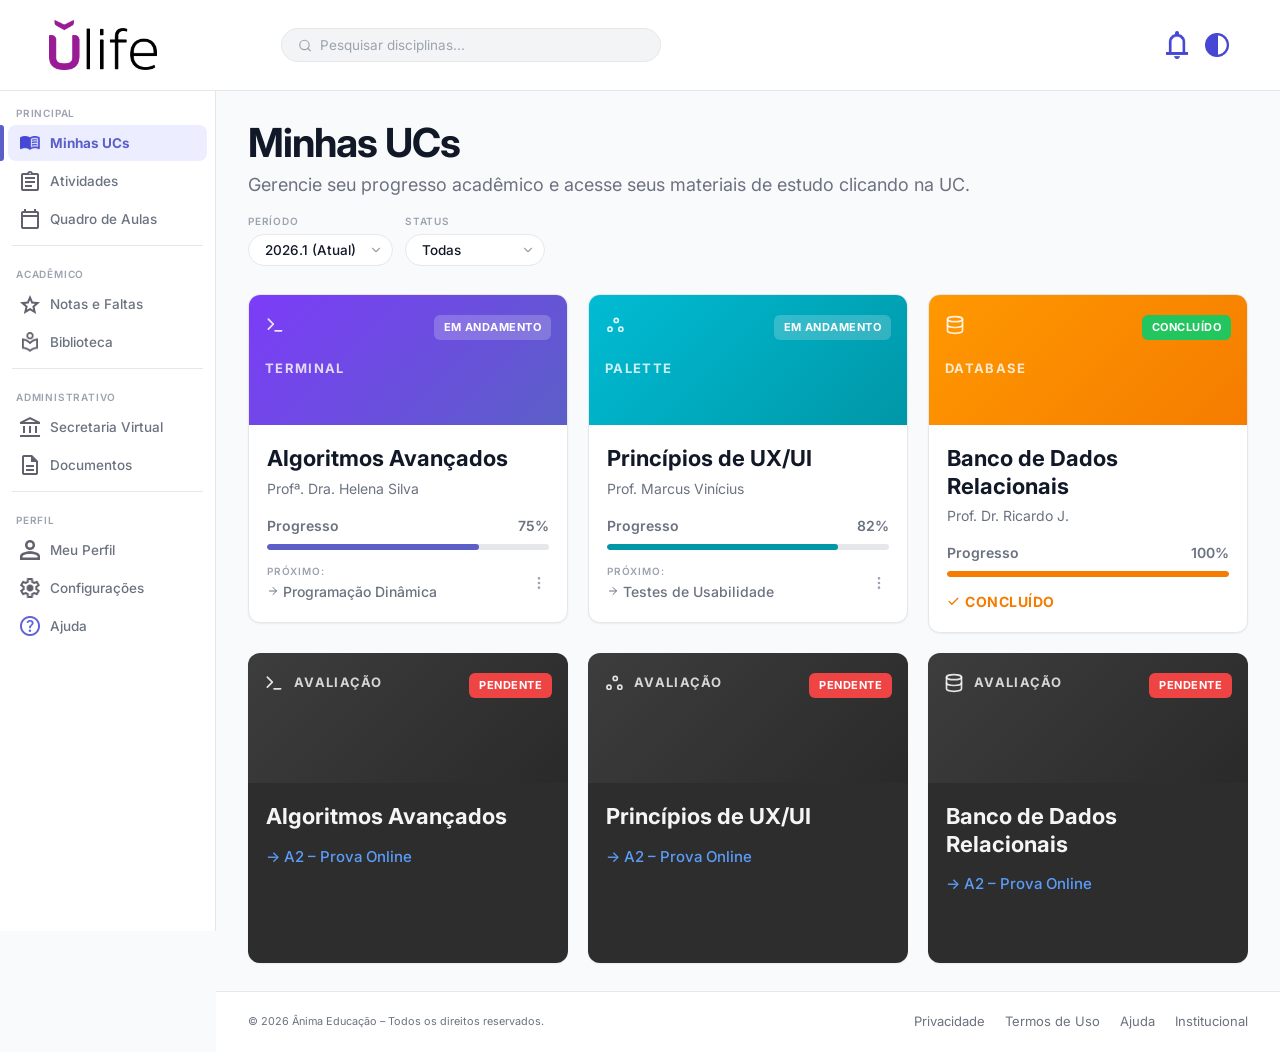
==== index.html @ e1909650 "feat: add the site" ====
﻿<!DOCTYPE html>
<html lang="pt-BR">

<head>
    <meta charset="UTF-8" />
    <meta name="viewport" content="width=device-width, initial-scale=1.0" />
    <title>Ülife – Minhas UCs</title>
    <link rel="preconnect" href="https://fonts.googleapis.com" />
    <link rel="preconnect" href="https://fonts.gstatic.com" crossorigin />
    <link href="https://fonts.googleapis.com/css2?family=Inter:wght@400;500;600;700&display=swap" rel="stylesheet" />
    <link rel="stylesheet" href="styles/global.css" />
    <link rel="stylesheet" href="styles/minhas-ucs.css" />
</head>

<body>

    
    <input type="checkbox" id="dark-check" aria-hidden="true" />

    
    <input type="checkbox" id="sidebar-check" aria-hidden="true" />
    <label class="sidebar-overlay" for="sidebar-check" aria-hidden="true"></label>

    
    <header class="topbar" role="banner">
        <a href="index.html" class="topbar-logo" aria-label="Ülife – Início">
            <img src="img/logo-black.png" alt="Ülife" class="logo-img logo-img-black" />
            <img src="img/logo-white.png" alt="Ülife" class="logo-img logo-img-white" />
        </a>
        <div class="search-bar" role="search">
            <svg xmlns="http://www.w3.org/2000/svg" width="15" height="15" viewBox="0 0 24 24" fill="none" stroke="currentColor" stroke-width="2" stroke-linecap="round" stroke-linejoin="round" aria-hidden="true"><circle cx="11" cy="11" r="8"/><line x1="21" y1="21" x2="16.65" y2="16.65"/></svg>
            <input type="search" placeholder="Pesquisar disciplinas..." aria-label="Pesquisar disciplinas" />
        </div>
        <div class="topbar-icons" role="toolbar" aria-label="Ações">
            <button class="icon-btn" aria-label="Notificações">
        <img src="img/notificacao.png" alt="" aria-hidden="true" style="width:28px;height:28px;object-fit:contain;" />
      </button>
            <label class="dark-toggle" for="dark-check" aria-label="Alternar tema escuro" role="switch">
        <img src="img/handle-mode.png" alt="" aria-hidden="true" style="width:24px;height:24px;object-fit:contain;" />
      </label>
        </div>
    </header>

    
    <div class="page-shell">

    
    <aside class="sidebar" role="navigation" aria-label="Menu principal">

        <nav class="nav-section" aria-label="Principal">
            <p class="nav-label" aria-hidden="true">PRINCIPAL</p>
            <a href="index.html" class="nav-item active" aria-current="page">
                <img src="img/minhas-ucs-selected.png" alt="" class="nav-icon" aria-hidden="true" />
                Minhas UCs
            </a>
            <a href="atividades.html" class="nav-item">
                <img src="img/atividades.png" alt="" class="nav-icon" aria-hidden="true" />
                Atividades
            </a>
            <a href="quadro-aulas.html" class="nav-item">
                <img src="img/quadro-aulas.png" alt="" class="nav-icon" aria-hidden="true" />
                Quadro de Aulas
            </a>
        </nav>

        <div class="nav-divider"></div>

        <nav class="nav-section" aria-label="Acadêmico">
            <p class="nav-label" aria-hidden="true">ACADÊMICO</p>
            <a href="notas-faltas.html" class="nav-item">
                <img src="img/aulas-faltas.png" alt="" class="nav-icon" aria-hidden="true" />
                Notas e Faltas
            </a>
            <a href="#" class="nav-item">
                <img src="img/biblioteca.png" alt="" class="nav-icon" aria-hidden="true" />
                Biblioteca
            </a>
        </nav>

        <div class="nav-divider"></div>

        <nav class="nav-section" aria-label="Administrativo">
            <p class="nav-label" aria-hidden="true">ADMINISTRATIVO</p>
            <a href="secretaria-virtual.html" class="nav-item">
                <img src="img/secretaria.png" alt="" class="nav-icon" aria-hidden="true" />
                Secretaria Virtual
            </a>
            <a href="#" class="nav-item">
                <img src="img/documentos.png" alt="" class="nav-icon" aria-hidden="true" />
                Documentos
            </a>
        </nav>

        <div class="nav-divider"></div>

        <nav class="nav-section" aria-label="Perfil">
            <p class="nav-label" aria-hidden="true">PERFIL</p>
            <a href="#" class="nav-item">
                <img src="img/perfil.png" alt="" class="nav-icon" aria-hidden="true" />
                Meu Perfil
            </a>
            <a href="#" class="nav-item">
                <img src="img/config.png" alt="" class="nav-icon" aria-hidden="true" />
                Configurações
            </a>
            <a href="#" class="nav-item">
                <img src="img/ajuda.png" alt="" class="nav-icon" aria-hidden="true" />
                Ajuda
            </a>
        </nav>
    </aside>

    
    <div class="main-wrapper">

        
        <div class="topbar-mobile-row" aria-label="Cabeçalho mobile">
            <label class="sidebar-toggle-mobile" for="sidebar-check" aria-label="Abrir menu">
                <svg xmlns="http://www.w3.org/2000/svg" width="22" height="22" viewBox="0 0 24 24" fill="none" stroke="currentColor" stroke-width="2" stroke-linecap="round" stroke-linejoin="round" aria-hidden="true"><line x1="3" y1="6" x2="21" y2="6"/><line x1="3" y1="12" x2="21" y2="12"/><line x1="3" y1="18" x2="21" y2="18"/></svg>
            </label>
            <div class="topbar-mobile-logo">
                <a href="index.html" aria-label="Ülife – Início">
                    <img src="img/logo-black.png" alt="Ülife" class="logo-img logo-img-black" />
                    <img src="img/logo-white.png" alt="Ülife" class="logo-img logo-img-white" />
                </a>
            </div>
            <div class="topbar-mobile-actions">
                <button class="icon-btn has-dot" aria-label="Notificações">
          <img src="img/notificacao.png" alt="" aria-hidden="true" style="width:24px;height:24px;object-fit:contain;" />
        </button>
                <label class="dark-toggle" for="dark-check" aria-label="Alternar tema escuro">
          <img src="img/handle-mode.png" alt="" aria-hidden="true" style="width:24px;height:24px;object-fit:contain;" />
        </label>
            </div>
        </div>

        
        <div class="topbar-mobile-search" role="search">
            <div class="search-bar">
                <svg xmlns="http://www.w3.org/2000/svg" width="15" height="15" viewBox="0 0 24 24" fill="none" stroke="currentColor" stroke-width="2" stroke-linecap="round" stroke-linejoin="round" aria-hidden="true"><circle cx="11" cy="11" r="8"/><line x1="21" y1="21" x2="16.65" y2="16.65"/></svg>
                <input type="search" placeholder="Pesquisar disciplinas..." aria-label="Pesquisar disciplinas" />
            </div>
        </div>

        
        <main class="content" id="main-content">

            
            <div class="page-header">
                <div>
                    <h1 class="page-title">Minhas UCs</h1>
                    <p class="page-subtitle">Gerencie seu progresso acadêmico e acesse seus materiais de estudo clicando na UC.</p>
                </div>
                <div class="page-filters" role="group" aria-label="Filtros">
                    <div class="filter-group">
                        <label class="filter-label" for="filter-periodo">PERÍODO</label>
                        <div class="select-wrap">
                            <select id="filter-periodo" aria-label="Período">
                                <option>2026.1 (Atual)</option>
                            </select>
                            <svg xmlns="http://www.w3.org/2000/svg" width="14" height="14" viewBox="0 0 24 24" fill="none" stroke="currentColor" stroke-width="2" stroke-linecap="round" stroke-linejoin="round" aria-hidden="true"><polyline points="6 9 12 15 18 9"/></svg>
                        </div>
                    </div>
                    <div class="filter-group">
                        <label class="filter-label" for="filter-status">STATUS</label>
                        <div class="select-wrap">
                            <select id="filter-status" aria-label="Status">
                                <option>Todas</option>
                            </select>
                            <svg xmlns="http://www.w3.org/2000/svg" width="14" height="14" viewBox="0 0 24 24" fill="none" stroke="currentColor" stroke-width="2" stroke-linecap="round" stroke-linejoin="round" aria-hidden="true"><polyline points="6 9 12 15 18 9"/></svg>
                        </div>
                    </div>
                </div>
            </div>

            
            <section aria-label="Disciplinas em andamento e avaliações">
                <ul class="cards-grid" role="list">

                    
                    <li role="listitem">
                        <a href="conteudo.html" class="uc-card" aria-label="Algoritmos Avançados – Em Andamento, 75% concluído">
                            <div class="card-banner card-purple">
                                <div class="card-banner-content">
                                    <div class="card-icon-title">
                                        <span class="card-banner-icon" aria-hidden="true">
                                            <svg xmlns="http://www.w3.org/2000/svg" width="20" height="20" viewBox="0 0 24 24" fill="none" stroke="currentColor" stroke-width="2" stroke-linecap="round" stroke-linejoin="round"><polyline points="4 17 10 11 4 5"/><line x1="12" y1="19" x2="20" y2="19"/></svg>
                                        </span>
                                        <span class="card-banner-label">TERMINAL</span>
                                    </div>
                                </div>
                                <span class="card-status status-andamento">EM ANDAMENTO</span>
                            </div>
                            <div class="card-body">
                                <h2 class="card-title">Algoritmos Avançados</h2>
                                <p class="card-teacher">Profª. Dra. Helena Silva</p>
                                <div class="card-progress" role="group" aria-label="Progresso da disciplina">
                                    <div class="progress-header"><span>Progresso</span><span>75%</span></div>
                                    <div class="progress-bar" role="progressbar" aria-valuenow="75" aria-valuemin="0" aria-valuemax="100">
                                        <div class="progress-fill progress-purple" style="width:75%"></div>
                                    </div>
                                </div>
                                <div class="card-footer">
                                    <div class="card-next">
                                        <span class="card-next-label">PRÓXIMO:</span>
                                        <span class="card-next-value">
                                            <svg xmlns="http://www.w3.org/2000/svg" width="12" height="12" viewBox="0 0 24 24" fill="none" stroke="currentColor" stroke-width="2" stroke-linecap="round" stroke-linejoin="round" aria-hidden="true"><line x1="5" y1="12" x2="19" y2="12"/><polyline points="12 5 19 12 12 19"/></svg>
                                            Programação Dinâmica
                                        </span>
                                    </div>
                                    <button class="btn-more" aria-label="Mais opções">
                                        <svg xmlns="http://www.w3.org/2000/svg" width="16" height="16" viewBox="0 0 24 24" fill="none" stroke="currentColor" stroke-width="2" stroke-linecap="round" stroke-linejoin="round"><circle cx="12" cy="5" r="1"/><circle cx="12" cy="12" r="1"/><circle cx="12" cy="19" r="1"/></svg>
                                    </button>
                                </div>
                            </div>
                        </a>
                    </li>

                    
                    <li role="listitem">
                        <a href="conteudo.html" class="uc-card" aria-label="Princípios de UX/UI – Em Andamento, 82% concluído">
                            <div class="card-banner card-teal">
                                <div class="card-banner-content">
                                    <div class="card-icon-title">
                                        <span class="card-banner-icon" aria-hidden="true">
                                            <svg xmlns="http://www.w3.org/2000/svg" width="20" height="20" viewBox="0 0 24 24" fill="none" stroke="currentColor" stroke-width="2" stroke-linecap="round" stroke-linejoin="round"><circle cx="13.5" cy="6.5" r="2.5"/><circle cx="19" cy="17" r="2.5"/><circle cx="6" cy="17" r="2.5"/></svg>
                                        </span>
                                        <span class="card-banner-label">PALETTE</span>
                                    </div>
                                </div>
                                <span class="card-status status-andamento">EM ANDAMENTO</span>
                            </div>
                            <div class="card-body">
                                <h2 class="card-title">Princípios de UX/UI</h2>
                                <p class="card-teacher">Prof. Marcus Vinícius</p>
                                <div class="card-progress" role="group" aria-label="Progresso da disciplina">
                                    <div class="progress-header"><span>Progresso</span><span>82%</span></div>
                                    <div class="progress-bar" role="progressbar" aria-valuenow="82" aria-valuemin="0" aria-valuemax="100">
                                        <div class="progress-fill progress-teal" style="width:82%"></div>
                                    </div>
                                </div>
                                <div class="card-footer">
                                    <div class="card-next">
                                        <span class="card-next-label">PRÓXIMO:</span>
                                        <span class="card-next-value">
                                            <svg xmlns="http://www.w3.org/2000/svg" width="12" height="12" viewBox="0 0 24 24" fill="none" stroke="currentColor" stroke-width="2" stroke-linecap="round" stroke-linejoin="round" aria-hidden="true"><line x1="5" y1="12" x2="19" y2="12"/><polyline points="12 5 19 12 12 19"/></svg>
                                            Testes de Usabilidade
                                        </span>
                                    </div>
                                    <button class="btn-more" aria-label="Mais opções">
                                        <svg xmlns="http://www.w3.org/2000/svg" width="16" height="16" viewBox="0 0 24 24" fill="none" stroke="currentColor" stroke-width="2" stroke-linecap="round" stroke-linejoin="round"><circle cx="12" cy="5" r="1"/><circle cx="12" cy="12" r="1"/><circle cx="12" cy="19" r="1"/></svg>
                                    </button>
                                </div>
                            </div>
                        </a>
                    </li>

                    
                    <li role="listitem">
                        <a href="conteudo.html" class="uc-card" aria-label="Banco de Dados Relacionais – Concluído, 100%">
                            <div class="card-banner card-orange">
                                <div class="card-banner-content">
                                    <div class="card-icon-title">
                                        <span class="card-banner-icon" aria-hidden="true">
                                            <svg xmlns="http://www.w3.org/2000/svg" width="20" height="20" viewBox="0 0 24 24" fill="none" stroke="currentColor" stroke-width="2" stroke-linecap="round" stroke-linejoin="round"><ellipse cx="12" cy="5" rx="9" ry="3"/><path d="M21 12c0 1.66-4 3-9 3s-9-1.34-9-3"/><path d="M3 5v14c0 1.66 4 3 9 3s9-1.34 9-3V5"/></svg>
                                        </span>
                                        <span class="card-banner-label">DATABASE</span>
                                    </div>
                                </div>
                                <span class="card-status status-concluido">CONCLUÍDO</span>
                            </div>
                            <div class="card-body">
                                <h2 class="card-title">Banco de Dados Relacionais</h2>
                                <p class="card-teacher">Prof. Dr. Ricardo J.</p>
                                <div class="card-progress" role="group" aria-label="Progresso da disciplina">
                                    <div class="progress-header"><span>Progresso</span><span>100%</span></div>
                                    <div class="progress-bar" role="progressbar" aria-valuenow="100" aria-valuemin="0" aria-valuemax="100">
                                        <div class="progress-fill progress-orange" style="width:100%"></div>
                                    </div>
                                </div>
                                <div class="card-footer">
                                    <span class="badge-concluido" aria-label="Disciplina concluída">
                                        <svg xmlns="http://www.w3.org/2000/svg" width="13" height="13" viewBox="0 0 24 24" fill="none" stroke="currentColor" stroke-width="2.5" stroke-linecap="round" stroke-linejoin="round" aria-hidden="true"><polyline points="20 6 9 17 4 12"/></svg>
                                        CONCLUÍDO
                                    </span>
                                </div>
                            </div>
                        </a>
                    </li>

                    
                    <li role="listitem">
                        <a href="conteudo.html" class="uc-card uc-card-dark" aria-label="Algoritmos Avançados – Avaliação pendente, A2 Prova Online">
                            <div class="card-banner card-dark-banner">
                                <span class="card-banner-icon" aria-hidden="true">
                                    <svg xmlns="http://www.w3.org/2000/svg" width="20" height="20" viewBox="0 0 24 24" fill="none" stroke="currentColor" stroke-width="2" stroke-linecap="round" stroke-linejoin="round"><polyline points="4 17 10 11 4 5"/><line x1="12" y1="19" x2="20" y2="19"/></svg>
                                </span>
                                <span class="card-banner-label">AVALIAÇÃO</span>
                                <span class="card-status status-pendente">PENDENTE</span>
                            </div>
                            <div class="card-body">
                                <h2 class="card-title">Algoritmos Avançados</h2>
                                <span class="card-link">→ A2 – Prova Online</span>
                            </div>
                        </a>
                    </li>

                    
                    <li role="listitem">
                        <a href="conteudo.html" class="uc-card uc-card-dark" aria-label="Princípios de UX/UI – Avaliação pendente, A2 Prova Online">
                            <div class="card-banner card-dark-banner">
                                <span class="card-banner-icon" aria-hidden="true">
                                    <svg xmlns="http://www.w3.org/2000/svg" width="20" height="20" viewBox="0 0 24 24" fill="none" stroke="currentColor" stroke-width="2" stroke-linecap="round" stroke-linejoin="round"><circle cx="13.5" cy="6.5" r="2.5"/><circle cx="19" cy="17" r="2.5"/><circle cx="6" cy="17" r="2.5"/></svg>
                                </span>
                                <span class="card-banner-label">AVALIAÇÃO</span>
                                <span class="card-status status-pendente">PENDENTE</span>
                            </div>
                            <div class="card-body">
                                <h2 class="card-title">Princípios de UX/UI</h2>
                                <span class="card-link">→ A2 – Prova Online</span>
                            </div>
                        </a>
                    </li>

                    
                    <li role="listitem">
                        <a href="conteudo.html" class="uc-card uc-card-dark" aria-label="Banco de Dados Relacionais – Avaliação pendente, A2 Prova Online">
                            <div class="card-banner card-dark-banner">
                                <span class="card-banner-icon" aria-hidden="true">
                                    <svg xmlns="http://www.w3.org/2000/svg" width="20" height="20" viewBox="0 0 24 24" fill="none" stroke="currentColor" stroke-width="2" stroke-linecap="round" stroke-linejoin="round"><ellipse cx="12" cy="5" rx="9" ry="3"/><path d="M21 12c0 1.66-4 3-9 3s-9-1.34-9-3"/><path d="M3 5v14c0 1.66 4 3 9 3s9-1.34 9-3V5"/></svg>
                                </span>
                                <span class="card-banner-label">AVALIAÇÃO</span>
                                <span class="card-status status-pendente">PENDENTE</span>
                            </div>
                            <div class="card-body">
                                <h2 class="card-title">Banco de Dados Relacionais</h2>
                                <span class="card-link">→ A2 – Prova Online</span>
                            </div>
                        </a>
                    </li>

                </ul>
            </section>

        </main>

        
        <footer class="footer" role="contentinfo">
            <small>© 2026 Ânima Educação – Todos os direitos reservados.</small>
            <nav class="footer-links" aria-label="Links institucionais">
                <a href="#">Privacidade</a>
                <a href="#">Termos de Uso</a>
                <a href="#">Ajuda</a>
                <a href="#">Institucional</a>
            </nav>
        </footer>
    </div>

    </div>

</body>
</html>
---- styles/global.css ----
﻿*,
*::before,
*::after {
  box-sizing: border-box;
  margin: 0;
  padding: 0;
}

:root {
  
  --purple: #5B5FC7;
  --purple-dark: #3B3FA8;
  --purple-active-bg: #ECEEFF;
  --purple-border: #C5C4E0;

  --blue: #004AC6;
  --blue-bg: #EBF0FF;

  --teal: #0BB5A0;
  --teal-bg: #E0FAF7;
  --teal-text: #0B8A79;

  --orange: #F07020;
  --orange-bg: #FEF3EB;

  --red: #E03030;
  --red-bg: #FDEAEA;

  --green: #1A7A3C;
  --green-bg: #E0F5E8;

  
  --text-primary: #111827;
  
  --text-secondary: #6B7280;
  
  --text-muted: #9CA3AF;

  --border: #E5E7EB;
  --bg-page: #F9FAFB;
  --bg-card: #FFFFFF;
  --bg-input: #F3F4F6;

  
  --sidebar-w: 216px;
  --sidebar-bg: #FFFFFF;

  
  --topbar-h: 60px;
  --topbar-mobile-h: 56px;

  
  --radius-xs: 4px;
  --radius-sm: 8px;
  --radius: 12px;
  --radius-lg: 16px;

  
  --shadow-sm: 0 1px 2px rgba(0, 0, 0, .06);
  --shadow: 0 1px 4px rgba(0, 0, 0, .08), 0 0 0 1px rgba(0, 0, 0, .04);
  --shadow-md: 0 4px 16px rgba(0, 0, 0, .10);
  --shadow-hover: 0 6px 20px rgba(91, 95, 199, .18);

  
  --transition: .15s ease;

  
  --font: 'Inter', 'Segoe UI', system-ui, sans-serif;

  
  
  --text-2xs: 10px;
  
  --text-xs: 11px;
  
  --text-sm: 12px;
  
  --text-base: 13.5px;
  
  --text-md: 15px;
  
  --text-lg: 18px;
  
  --text-xl: 20px;
  
  --text-2xl: 24px;
  
  --text-3xl: 40px;
  

  
  --weight-normal: 400;
  --weight-medium: 500;
  --weight-semibold: 600;
  --weight-bold: 700;

  
  --leading-tight: 1.2;
  --leading-snug: 1.35;
  --leading-normal: 1.5;
  --leading-relaxed: 1.6;

  
  --tracking-tight: -.025em;
  --tracking-normal: 0;
  --tracking-wide: .05em;
  --tracking-wider: .08em;
  --tracking-widest: .12em;
}

@media (prefers-color-scheme: dark) {
  :root {
    --text-primary: #F9FAFB;
    
    --text-secondary: #D1D5DB;
    
    --text-muted: #9CA3AF;
    
    --border: #374151;
    --bg-page: #111827;
    --bg-card: #1F2937;
    --bg-input: #374151;
    --sidebar-bg: #1F2937;

    --purple: #818CF8;
    
    --purple-dark: #A5B4FC;
    --purple-active-bg: #312E81;
    --purple-border: #4338CA;

    --blue: #93C5FD;
    --blue-bg: #1E3A5F;
    --teal: #5EEAD4;
    --teal-bg: #134E4A;
    --teal-text: #5EEAD4;
    --orange: #FCA574;
    --orange-bg: #7C2D12;
    --red: #FCA5A5;
    --red-bg: #7F1D1D;
    --green: #86EFAC;
    --green-bg: #14532D;

    --shadow-sm: 0 1px 2px rgba(0, 0, 0, .3);
    --shadow: 0 1px 4px rgba(0, 0, 0, .4), 0 0 0 1px rgba(255, 255, 255, .04);
    --shadow-md: 0 4px 16px rgba(0, 0, 0, .5);
    --shadow-hover: 0 6px 20px rgba(129, 140, 248, .3);
  }
}

#dark-check {
  display: none;
}

body:has(#dark-check:checked) {
  --text-primary: #F9FAFB;
  --text-secondary: #D1D5DB;
  --text-muted: #9CA3AF;
  --border: #374151;
  --bg-page: #111827;
  --bg-card: #1F2937;
  --bg-input: #374151;
  --sidebar-bg: #1F2937;
  --purple: #818CF8;
  --purple-dark: #A5B4FC;
  --purple-active-bg: #312E81;
  --purple-border: #4338CA;
  --blue: #93C5FD;
  --blue-bg: #1E3A5F;
  --teal: #5EEAD4;
  --teal-bg: #134E4A;
  --teal-text: #5EEAD4;
  --orange: #FCA574;
  --orange-bg: #7C2D12;
  --red: #FCA5A5;
  --red-bg: #7F1D1D;
  --green: #86EFAC;
  --green-bg: #14532D;
  --shadow-sm: 0 1px 2px rgba(0, 0, 0, .3);
  --shadow: 0 1px 4px rgba(0, 0, 0, .4), 0 0 0 1px rgba(255, 255, 255, .04);
  --shadow-md: 0 4px 16px rgba(0, 0, 0, .5);
  --shadow-hover: 0 6px 20px rgba(129, 140, 248, .3);
  background: var(--bg-page);
  color: var(--text-primary);
}

.logo-img-black {
  display: block;
}

.logo-img-white {
  display: none;
}

body:has(#dark-check:checked) .logo-img-black {
  display: none;
}

body:has(#dark-check:checked) .logo-img-white {
  display: block;
}

@media (prefers-color-scheme: dark) {
  .logo-img-black {
    display: none;
  }

  .logo-img-white {
    display: block;
  }
}

html {
  scroll-behavior: smooth;
}

body {
  font-family: var(--font);
  font-size: var(--text-base);
  line-height: var(--leading-normal);
  background: var(--bg-page);
  color: var(--text-primary);
  min-height: 100vh;
  -webkit-font-smoothing: antialiased;
  -moz-osx-font-smoothing: grayscale;
  transition: background var(--transition), color var(--transition);
  display: flex;
  flex-direction: column;
}

a {
  color: inherit;
}

button {
  font-family: inherit;
}

img {
  display: block;
  max-width: 100%;
}

.logo-img {
  height: 50px;
  width: auto;
}

#sidebar-check {
  display: none;
}

.sidebar-overlay {
  display: none;
  position: fixed;
  inset: 0;
  background: rgba(0, 0, 0, .45);
  z-index: 150;
  cursor: pointer;
}

#sidebar-check:checked~.page-shell .sidebar {
  transform: translateX(0);
}

#sidebar-check:checked~.sidebar-overlay {
  display: block;
}

.topbar {
  height: var(--topbar-h);
  background: var(--bg-card);
  border-bottom: 1px solid var(--border);
  display: flex;
  align-items: center;
  padding: 5vh 5vh 5vh 5vh;
  gap: 20px;
  position: sticky;
  top: 0;
  z-index: 100;
  width: 100%;
  flex-shrink: 0;
  transition: background var(--transition), border-color var(--transition);
}

.topbar-logo {
  display: flex;
  align-items: center;
  text-decoration: none;
  flex-shrink: 0;
  width: var(--sidebar-w);
  
  padding-left: 4px;
}

.search-bar {
  flex: 1;
  max-width: 380px;
  display: flex;
  align-items: center;
  gap: 8px;
  background: var(--bg-input);
  border: 1px solid var(--border);
  border-radius: 999px;
  padding: 7px 16px;
  color: var(--text-muted);
  transition: border-color var(--transition), box-shadow var(--transition), background var(--transition);
}

.search-bar:focus-within {
  border-color: var(--purple);
  box-shadow: 0 0 0 3px var(--purple-active-bg);
  background: var(--bg-card);
}

.search-bar input {
  border: none;
  background: transparent;
  outline: none;
  font-size: var(--text-base);
  font-family: var(--font);
  color: var(--text-primary);
  width: 100%;
  height: 2vh;
  line-height: var(--leading-tight);
}

.search-bar input::placeholder {
  color: var(--text-muted);
}

.topbar-icons {
  display: flex;
  align-items: center;
  gap: 4px;
  margin-left: auto;
  flex-shrink: 0;
}

.icon-btn {
  width: 36px;
  height: 36px;
  border-radius: 50%;
  border: none;
  background: transparent;
  cursor: pointer;
  display: flex;
  align-items: center;
  justify-content: center;
  color: var(--purple);
  transition: background var(--transition);
  position: relative;
  flex-shrink: 0;
}

.icon-btn:hover {
  background: var(--bg-input);
}

.icon-btn:focus-visible {
  outline: 2px solid var(--purple);
  outline-offset: 2px;
}

.dark-toggle {
  width: 36px;
  height: 36px;
  border-radius: 50%;
  display: flex;
  align-items: center;
  justify-content: center;
  cursor: pointer;
  color: var(--purple);
  user-select: none;
  transition: background var(--transition);
}

.dark-toggle:hover {
  background: var(--bg-input);
}

.page-shell {
  display: flex;
  flex: 1;
  min-height: 0;
}

.sidebar {
  width: var(--sidebar-w);
  background: var(--sidebar-bg);
  border-right: 1px solid var(--border);
  flex-shrink: 0;
  display: flex;
  flex-direction: column;
  overflow-y: auto;
  overflow-x: hidden;
  
  position: sticky;
  top: var(--topbar-h);
  height: calc(100vh - var(--topbar-h));
  transition: background var(--transition), border-color var(--transition), transform var(--transition);
}

.sidebar::-webkit-scrollbar {
  width: 3px;
}

.sidebar::-webkit-scrollbar-thumb {
  background: var(--border);
  border-radius: 3px;
}

nav.nav-section {
  padding: 0 8px;
}

.nav-label {
  font-size: var(--text-2xs);
  font-weight: var(--weight-semibold);
  letter-spacing: var(--tracking-wider);
  color: var(--text-muted);
  padding: 16px 8px 6px;
  display: block;
  text-transform: uppercase;
  line-height: var(--leading-tight);
}

.nav-item {
  display: flex;
  align-items: center;
  gap: 10px;
  padding: 8px 10px 8px 12px;
  border-radius: var(--radius-sm);
  font-size: var(--text-base);
  font-weight: var(--weight-medium);
  line-height: var(--leading-tight);
  color: var(--text-secondary);
  text-decoration: none;
  position: relative;
  transition: background var(--transition), color var(--transition);
  margin-bottom: 2px;
}

.nav-item:hover {
  background: var(--bg-input);
  color: var(--text-primary);
}

.nav-item:focus-visible {
  outline: 2px solid var(--purple);
  outline-offset: 2px;
}

.nav-item svg {
  flex-shrink: 0;
  opacity: .85;
}

.nav-item img.nav-icon {
  width: 20px;
  height: 20px;
  object-fit: contain;
  flex-shrink: 0;
  opacity: .85;
}

.nav-item.active img.nav-icon {
  opacity: 1;
}

.nav-item.active {
  background: var(--purple-active-bg);
  color: var(--purple);
  font-weight: 700;
}

.nav-item.active::before {
  content: '';
  position: absolute;
  left: -8px;
  top: 0;
  bottom: 0;
  width: 4px;
  background: var(--purple);
  border-radius: 0 3px 3px 0;
}

.nav-item.active svg {
  opacity: 1;
  color: var(--purple);
}

.nav-divider {
  height: 1px;
  background: var(--border);
  margin: 6px 12px;
}

.main-wrapper {
  flex: 1;
  display: flex;
  flex-direction: column;
  min-width: 0;
  background: var(--bg-page);
  transition: background var(--transition);
}

.topbar-mobile-row {
  display: none;
  height: var(--topbar-mobile-h);
  background: var(--bg-card);
  border-bottom: 1px solid var(--border);
  align-items: center;
  padding: 0 12px;
  position: sticky;
  top: 0;
  z-index: 100;
  width: 100%;
  transition: background var(--transition), border-color var(--transition);
}

.sidebar-toggle-mobile {
  width: 40px;
  height: 40px;
  display: flex;
  align-items: center;
  justify-content: center;
  cursor: pointer;
  color: var(--text-secondary);
  border-radius: var(--radius-sm);
  user-select: none;
  flex-shrink: 0;
  transition: background var(--transition);
}

.sidebar-toggle-mobile:hover {
  background: var(--bg-input);
}

.topbar-mobile-logo {
  position: absolute;
  left: 50%;
  transform: translateX(-50%);
}

.topbar-mobile-logo .logo-img {
  height: 36px;
}

.topbar-mobile-actions {
  display: flex;
  align-items: center;
  margin-left: auto;
}

.topbar-mobile-search {
  display: none;
  background: var(--bg-card);
  border-bottom: 1px solid var(--border);
  padding: 8px 12px 10px;
  position: sticky;
  top: var(--topbar-mobile-h);
  z-index: 99;
  transition: background var(--transition), border-color var(--transition);
}

.topbar-mobile-search .search-bar {
  max-width: 100%;
  width: 100%;
}

.content {
  flex: 1;
  padding: 28px 32px;
}

.page-title {
  font-size: var(--text-3xl);
  font-weight: var(--weight-bold);
  color: var(--text-primary);
  letter-spacing: var(--tracking-tight);
  line-height: var(--leading-tight);
}

.page-subtitle {
  font-size: var(--text-lg);
  color: var(--text-secondary);
  margin-top: 4px;
  font-weight: var(--weight-normal);
  line-height: var(--leading-normal);
}

.filter-group {
  display: flex;
  flex-direction: column;
  gap: 5px;
}

.filter-label {
  font-size: 10px;
  font-weight: 600;
  letter-spacing: .08em;
  color: var(--text-muted);
  text-transform: uppercase;
  display: block;
}

.select-wrap {
  position: relative;
  display: flex;
  align-items: center;
}

.select-wrap select {
  appearance: none;
  border: 1px solid var(--border);
  border-radius: 999px;
  
  background: var(--bg-card);
  padding: 7px 36px 7px 16px;
  font-size: 13.5px;
  font-family: var(--font);
  font-weight: 500;
  color: var(--text-primary);
  cursor: pointer;
  outline: none;
  min-width: 140px;
  transition: border-color var(--transition), background var(--transition);
}

.select-wrap select:focus {
  border-color: var(--purple);
  box-shadow: 0 0 0 3px var(--purple-active-bg);
}

.select-wrap svg {
  position: absolute;
  right: 10px;
  pointer-events: none;
  color: var(--text-muted);
}

.footer {
  padding: 20px 32px;
  border-top: 1px solid var(--border);
  background: var(--bg-card);
  display: flex;
  align-items: center;
  justify-content: space-between;
  font-size: 13px;
  color: var(--text-secondary);
  flex-wrap: wrap;
  gap: 12px;
  transition: background var(--transition), border-color var(--transition);
}

.footer-links {
  display: flex;
  gap: 20px;
  flex-wrap: wrap;
}

.footer-links a {
  text-decoration: none;
  color: var(--text-secondary);
  font-size: 13px;
  transition: color var(--transition);
}

.footer-links a:hover {
  color: var(--purple);
}

.breadcrumb {
  display: flex;
  align-items: center;
  gap: 6px;
  font-size: 13px;
  color: var(--text-secondary);
  margin-bottom: 8px;
  flex-wrap: wrap;
}

.breadcrumb a {
  color: var(--text-secondary);
  text-decoration: none;
  transition: color var(--transition);
}

.breadcrumb a:hover {
  color: var(--purple);
}

.breadcrumb span {
  color: var(--border);
}

.breadcrumb strong {
  color: var(--text-primary);
  font-weight: 600;
}

.btn-primary {
  display: inline-flex;
  align-items: center;
  gap: 8px;
  background: var(--purple);
  color: #fff;
  border: 2px solid var(--purple);
  border-radius: var(--radius-sm);
  padding: 10px 20px;
  font-size: 14px;
  font-weight: 600;
  cursor: pointer;
  text-decoration: none;
  font-family: var(--font);
  transition: background var(--transition), color var(--transition), box-shadow var(--transition);
  white-space: nowrap;
}

.btn-primary:hover {
  background: #fff;
  color: var(--purple);
  box-shadow: var(--shadow-md);
}

.btn-primary:focus-visible {
  outline: 2px solid var(--purple);
  outline-offset: 2px;
}

.btn-outline {
  display: inline-flex;
  align-items: center;
  gap: 8px;
  background: transparent;
  color: var(--purple);
  border: 1.5px solid var(--purple);
  border-radius: var(--radius-sm);
  padding: 9px 18px;
  font-size: 14px;
  font-weight: 600;
  cursor: pointer;
  text-decoration: none;
  font-family: var(--font);
  transition: background var(--transition), color var(--transition);
  white-space: nowrap;
}

.btn-outline:hover {
  background: var(--purple);
  color: #fff;
}

.btn-outline-gray {
  display: inline-flex;
  align-items: center;
  gap: 8px;
  background: transparent;
  color: var(--text-secondary);
  border: 1.5px solid var(--border);
  border-radius: var(--radius-sm);
  padding: 9px 16px;
  font-size: 14px;
  font-weight: 500;
  cursor: pointer;
  text-decoration: none;
  font-family: var(--font);
  transition: background var(--transition), color var(--transition), border-color var(--transition);
  white-space: nowrap;
}

.btn-outline-gray:hover {
  background: var(--text-secondary);
  color: var(--bg-card);
  border-color: var(--text-secondary);
}

.btn-more {
  background: none;
  border: none;
  cursor: pointer;
  color: var(--text-muted);
  display: flex;
  align-items: center;
  padding: 4px;
  border-radius: var(--radius-xs);
  font-family: var(--font);
  transition: background var(--transition), color var(--transition);
}

.btn-more:hover {
  background: var(--bg-input);
  color: var(--text-secondary);
}

.tabs {
  display: flex;
  overflow-y: hidden;
  overflow-x: auto;
  border-bottom: 2px solid var(--border);
  margin-bottom: 24px;
}

.tabs::-webkit-scrollbar {
  height: 4px;
}

.tabs::-webkit-scrollbar-track {
  background: transparent;
}

.tabs::-webkit-scrollbar-thumb {
  background: rgba(98,102,227,.4);
  border-radius: 999px;
}

.tabs::-webkit-scrollbar-thumb:hover {
  background: rgba(98,102,227,.7);
}

.tab {
  background: none;
  border: none;
  border-bottom: 2px solid transparent;
  padding: 10px 20px;
  font-size: 14px;
  font-weight: 500;
  color: var(--text-secondary);
  cursor: pointer;
  margin-bottom: -2px;
  display: flex;
  align-items: center;
  gap: 6px;
  transition: color var(--transition), border-color var(--transition);
  font-family: var(--font);
}

.tab:hover {
  color: var(--text-primary);
}

.tab.active {
  color: var(--purple);
  border-bottom-color: var(--purple);
  font-weight: 600;
}

.tab-badge {
  background: var(--purple);
  color: #fff;
  font-size: 11px;
  font-weight: 700;
  border-radius: 999px;
  padding: 1px 7px;
  line-height: 1.6;
}

@media (max-width: 1024px) {

  
  .sidebar {
    position: fixed;
    top: 0;
    left: 0;
    height: 100vh;
    z-index: 200;
    transform: translateX(-100%);
  }

  #sidebar-check:checked~.page-shell .sidebar {
    transform: translateX(0);
  }

  #sidebar-check:checked~.sidebar-overlay {
    display: block;
  }

  
  .topbar {
    display: none;
  }

  .topbar-mobile-row {
    display: flex;
  }

  .topbar-mobile-search {
    display: block;
  }

  
  .topbar-logo {
    width: auto;
  }

  .content {
    padding: 16px;
  }

  .footer {
    padding: 14px 16px;
  }
}

@media (max-width: 560px) {
  .page-subtitle {
    font-size: var(--text-base);
  }
}

@media (max-width: 480px) {
  .page-title {
    font-size: 22px;
  }

  .footer {
    flex-direction: column;
    align-items: flex-start;
    gap: 8px;
  }

  .footer-links {
    gap: 14px;
  }
}
---- styles/minhas-ucs.css ----
﻿.page-header {
  display: flex;
  align-items: flex-start;
  justify-content: space-between;
  margin-bottom: 28px;
  gap: 16px;
  flex-wrap: wrap;
}

.page-filters {
  display: flex;
  gap: 12px;
  align-items: flex-end;
  flex-wrap: wrap;
}

.cards-grid {
  list-style: none;
  display: grid;
  grid-template-columns: repeat(3, 1fr);
  gap: 20px;
}

.uc-card {
  background: var(--bg-card);
  border-radius: var(--radius);
  overflow: hidden;
  display: flex;
  flex-direction: column;
  border: 1px solid var(--border);
  cursor: pointer;
  text-decoration: none;
  color: inherit;
  box-shadow: var(--shadow-sm);
  transition:
    box-shadow var(--transition),
    transform var(--transition),
    border-color var(--transition);
}

.uc-card:hover {
  box-shadow: var(--shadow-hover);
  transform: translateY(-2px);
}

.uc-card:focus-visible {
  outline: 2px solid var(--purple);
  outline-offset: 2px;
}

.uc-card:active { transform: translateY(0); }

.uc-card-dark { border: none; }

.card-banner {
  padding: 20px 16px 20px;
  display: flex;
  align-items: flex-start;
  gap: 10px;
  min-height: 130px;
}

.card-purple {
  background: linear-gradient(135deg, #7C3CF8 0%, #5B5FC7 100%);
}

.card-teal {
  background: linear-gradient(135deg, #00BCD4 0%, #0097A7 100%);
}

.card-orange {
  background: linear-gradient(135deg, #FF9800 0%, #F57C00 100%);
}

.card-dark-banner {
  background: linear-gradient(135deg, #3D3D3D 0%, #2A2A2A 100%);
}

.card-banner-content{
  display: flex;
  flex-direction: column;
  width: 100%;
}

.card-icon-title{
  display: flex;
  flex-direction: column;
  gap: 24px;
  justify-content: space-around;
  flex: 1;
}

.card-banner-icon {
  color: rgba(255,255,255,.85);
  display: flex;
  align-items: center;
  flex-shrink: 0;
}

.card-banner-label {
  flex: 1;
  color: rgba(255,255,255,.80);
  font-size: 13px;
  font-weight: 700;
  letter-spacing: .10em;
  text-transform: uppercase;
}

.card-status {
  font-size: 11px;
  font-weight: 700;
  letter-spacing: .04em;
  padding: 4px 10px;
  border-radius: 6px;
  white-space: nowrap;
  text-transform: uppercase;
  flex-shrink: 0;
}

.status-andamento {
  background: rgba(255,255,255,.20);
  color: #fff;
}

.status-concluido {
  background: #22C55E;
  color: #fff;
}

.status-pendente {
  background: #EF4444;
  color: #fff;
}

.card-body {
  padding: 20px 18px 20px;
  flex: 1;
  display: flex;
  flex-direction: column;
  min-height: 180px;
}

.uc-card-dark .card-body {
  background: #2D2D2D;
}

.card-title {
  font-size: 22px;
  font-weight: 700;
  color: var(--text-primary);
  line-height: 1.25;
  margin-bottom: 5px;
}

.uc-card-dark .card-title { color: #F5F5F5; }

.card-teacher {
  font-size: 14px;
  color: var(--text-secondary);
  margin-bottom: 16px;
}

.uc-card-dark .card-teacher { color: rgba(245,245,245,.55); }

.card-progress { margin-top: auto; }

.progress-header {
  display: flex;
  justify-content: space-between;
  font-size: 14px;
  font-weight: 600;
  color: var(--text-secondary);
  margin-bottom: 8px;
}

.progress-bar {
  width: 100%;
  height: 6px;
  background: #E5E7EB;
  border-radius: 999px;
  overflow: hidden;
}

.progress-fill {
  height: 100%;
  border-radius: 999px;
  transition: width .4s ease;
}

.progress-purple { background: var(--purple); }
.progress-teal   { background: #0097A7; }
.progress-orange { background: #F57C00; }

.card-footer {
  display: flex;
  align-items: center;
  justify-content: space-between;
  margin-top: 14px;
}

.card-next { display: flex; flex-direction: column; gap: 2px; }

.card-next-label {
  font-size: 10px;
  letter-spacing: .08em;
  color: var(--text-muted);
  font-weight: 600;
  text-transform: uppercase;
}

.card-next-value {
  font-size: 14px;
  color: var(--text-secondary);
  display: flex;
  align-items: center;
  gap: 4px;
  font-weight: 500;
}

.badge-concluido {
  display: inline-flex;
  align-items: center;
  gap: 5px;
  color: #F57C00;
  font-size: 14px;
  font-weight: 700;
  letter-spacing: .04em;
}

.card-link {
  font-size: 15px;
  color: #5B9CF8;
  text-decoration: none;
  margin-top: 10px;
  display: inline-flex;
  align-items: center;
  gap: 4px;
  font-weight: 500;
  transition: opacity var(--transition);
}

.card-link:hover { opacity: .8; text-decoration: underline; }

.btn-more {
  background: none; border: none; cursor: pointer;
  color: var(--text-muted); display: flex; align-items: center;
  padding: 4px 2px; border-radius: var(--radius-xs);
  transition: background var(--transition), color var(--transition);
}
.btn-more:hover { background: var(--bg-input); color: var(--text-secondary); }

@media (max-width: 1100px) {
  .cards-grid { grid-template-columns: repeat(2, 1fr); }
}

@media (max-width: 768px) {
  .page-header {
    flex-direction: column;
    gap: 14px;
  }
  .page-filters { width: 100%; }
}

@media (max-width: 560px) {
  .cards-grid { grid-template-columns: 1fr; }
}
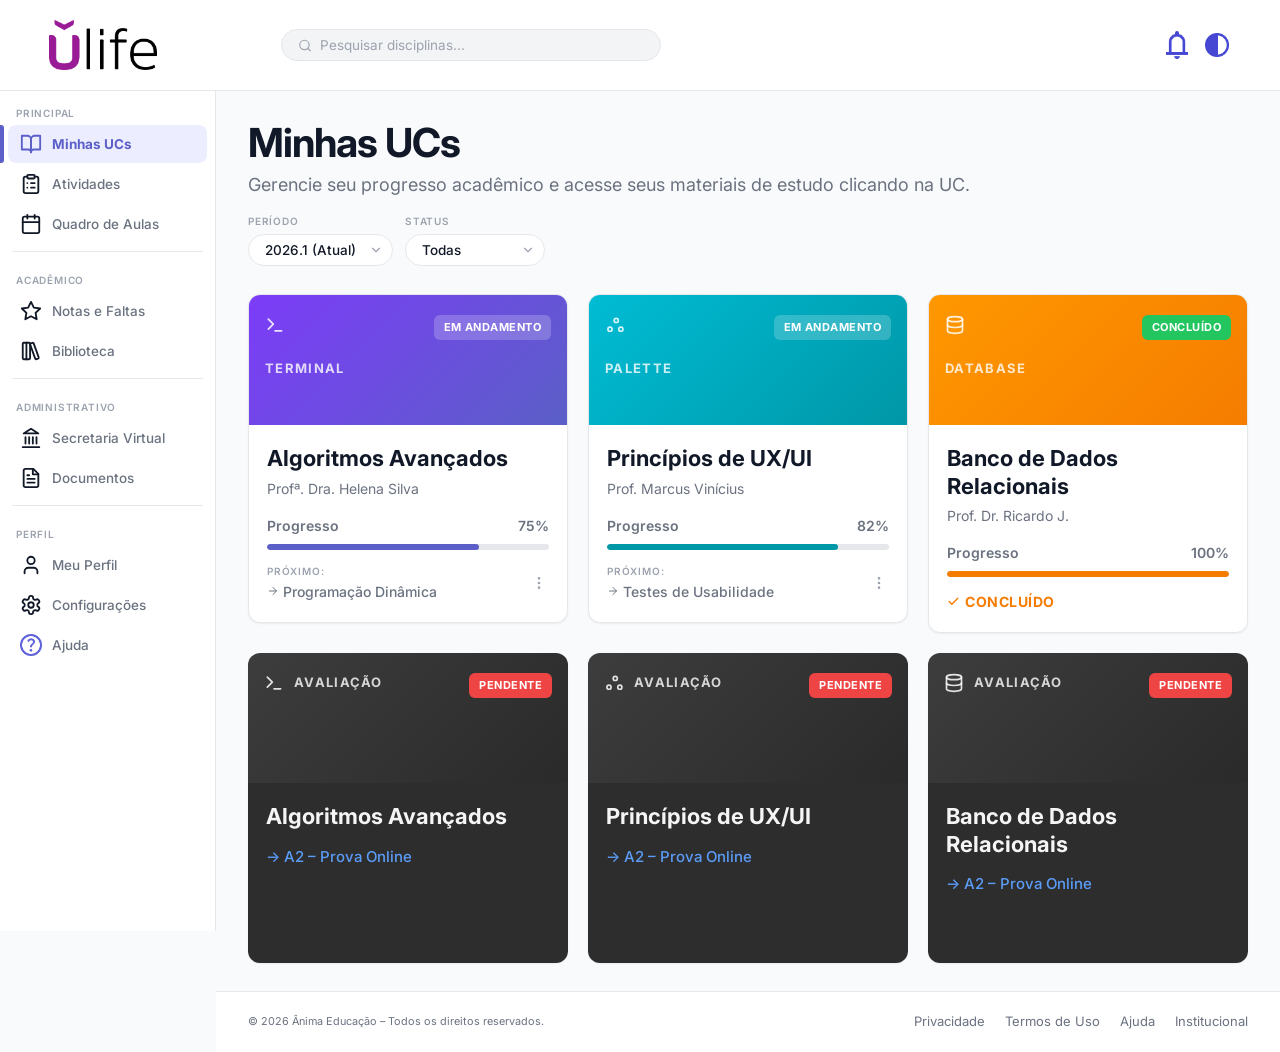
==== commit c7dc0924: "feat: improve UI fidelity to Figma design" ====
--- a/index.html
+++ b/index.html
@@ -4,7 +4,9 @@
 <head>
     <meta charset="UTF-8" />
     <meta name="viewport" content="width=device-width, initial-scale=1.0" />
-    <title>Ülife – Minhas UCs</title>
+    <title>Ulife – Minhas UCs</title>
+    <link rel="icon" href="img/favicon.ico" sizes="any">
+    <link rel="icon" type="image/svg+xml" href="img/favicon.svg">
     <link rel="preconnect" href="https://fonts.googleapis.com" />
     <link rel="preconnect" href="https://fonts.gstatic.com" crossorigin />
     <link href="https://fonts.googleapis.com/css2?family=Inter:wght@400;500;600;700&display=swap" rel="stylesheet" />
@@ -14,349 +16,511 @@
 
 <body>
 
-    
+
     <input type="checkbox" id="dark-check" aria-hidden="true" />
 
-    
+
     <input type="checkbox" id="sidebar-check" aria-hidden="true" />
     <label class="sidebar-overlay" for="sidebar-check" aria-hidden="true"></label>
 
-    
+
     <header class="topbar" role="banner">
         <a href="index.html" class="topbar-logo" aria-label="Ülife – Início">
             <img src="img/logo-black.png" alt="Ülife" class="logo-img logo-img-black" />
             <img src="img/logo-white.png" alt="Ülife" class="logo-img logo-img-white" />
         </a>
         <div class="search-bar" role="search">
-            <svg xmlns="http://www.w3.org/2000/svg" width="15" height="15" viewBox="0 0 24 24" fill="none" stroke="currentColor" stroke-width="2" stroke-linecap="round" stroke-linejoin="round" aria-hidden="true"><circle cx="11" cy="11" r="8"/><line x1="21" y1="21" x2="16.65" y2="16.65"/></svg>
+            <svg xmlns="http://www.w3.org/2000/svg" width="15" height="15" viewBox="0 0 24 24" fill="none"
+                stroke="currentColor" stroke-width="2" stroke-linecap="round" stroke-linejoin="round"
+                aria-hidden="true">
+                <circle cx="11" cy="11" r="8" />
+                <line x1="21" y1="21" x2="16.65" y2="16.65" />
+            </svg>
             <input type="search" placeholder="Pesquisar disciplinas..." aria-label="Pesquisar disciplinas" />
         </div>
         <div class="topbar-icons" role="toolbar" aria-label="Ações">
             <button class="icon-btn" aria-label="Notificações">
-        <img src="img/notificacao.png" alt="" aria-hidden="true" style="width:28px;height:28px;object-fit:contain;" />
-      </button>
+                <img src="img/notificacao.png" alt="" aria-hidden="true"
+                    style="width:28px;height:28px;object-fit:contain;" />
+            </button>
             <label class="dark-toggle" for="dark-check" aria-label="Alternar tema escuro" role="switch">
-        <img src="img/handle-mode.png" alt="" aria-hidden="true" style="width:24px;height:24px;object-fit:contain;" />
-      </label>
+                <img src="img/handle-mode.png" alt="" aria-hidden="true"
+                    style="width:24px;height:24px;object-fit:contain;" />
+            </label>
         </div>
     </header>
 
-    
+
     <div class="page-shell">
 
-    
-    <aside class="sidebar" role="navigation" aria-label="Menu principal">
-
-        <nav class="nav-section" aria-label="Principal">
-            <p class="nav-label" aria-hidden="true">PRINCIPAL</p>
-            <a href="index.html" class="nav-item active" aria-current="page">
-                <img src="img/minhas-ucs-selected.png" alt="" class="nav-icon" aria-hidden="true" />
-                Minhas UCs
-            </a>
-            <a href="atividades.html" class="nav-item">
-                <img src="img/atividades.png" alt="" class="nav-icon" aria-hidden="true" />
-                Atividades
-            </a>
-            <a href="quadro-aulas.html" class="nav-item">
-                <img src="img/quadro-aulas.png" alt="" class="nav-icon" aria-hidden="true" />
-                Quadro de Aulas
-            </a>
-        </nav>
-
-        <div class="nav-divider"></div>
-
-        <nav class="nav-section" aria-label="Acadêmico">
-            <p class="nav-label" aria-hidden="true">ACADÊMICO</p>
-            <a href="notas-faltas.html" class="nav-item">
-                <img src="img/aulas-faltas.png" alt="" class="nav-icon" aria-hidden="true" />
-                Notas e Faltas
-            </a>
-            <a href="#" class="nav-item">
-                <img src="img/biblioteca.png" alt="" class="nav-icon" aria-hidden="true" />
-                Biblioteca
-            </a>
-        </nav>
-
-        <div class="nav-divider"></div>
-
-        <nav class="nav-section" aria-label="Administrativo">
-            <p class="nav-label" aria-hidden="true">ADMINISTRATIVO</p>
-            <a href="secretaria-virtual.html" class="nav-item">
-                <img src="img/secretaria.png" alt="" class="nav-icon" aria-hidden="true" />
-                Secretaria Virtual
-            </a>
-            <a href="#" class="nav-item">
-                <img src="img/documentos.png" alt="" class="nav-icon" aria-hidden="true" />
-                Documentos
-            </a>
-        </nav>
-
-        <div class="nav-divider"></div>
-
-        <nav class="nav-section" aria-label="Perfil">
-            <p class="nav-label" aria-hidden="true">PERFIL</p>
-            <a href="#" class="nav-item">
-                <img src="img/perfil.png" alt="" class="nav-icon" aria-hidden="true" />
-                Meu Perfil
-            </a>
-            <a href="#" class="nav-item">
-                <img src="img/config.png" alt="" class="nav-icon" aria-hidden="true" />
-                Configurações
-            </a>
-            <a href="#" class="nav-item">
-                <img src="img/ajuda.png" alt="" class="nav-icon" aria-hidden="true" />
-                Ajuda
-            </a>
-        </nav>
-    </aside>
-
-    
-    <div class="main-wrapper">
-
-        
-        <div class="topbar-mobile-row" aria-label="Cabeçalho mobile">
-            <label class="sidebar-toggle-mobile" for="sidebar-check" aria-label="Abrir menu">
-                <svg xmlns="http://www.w3.org/2000/svg" width="22" height="22" viewBox="0 0 24 24" fill="none" stroke="currentColor" stroke-width="2" stroke-linecap="round" stroke-linejoin="round" aria-hidden="true"><line x1="3" y1="6" x2="21" y2="6"/><line x1="3" y1="12" x2="21" y2="12"/><line x1="3" y1="18" x2="21" y2="18"/></svg>
-            </label>
-            <div class="topbar-mobile-logo">
-                <a href="index.html" aria-label="Ülife – Início">
-                    <img src="img/logo-black.png" alt="Ülife" class="logo-img logo-img-black" />
-                    <img src="img/logo-white.png" alt="Ülife" class="logo-img logo-img-white" />
-                </a>
+
+        <aside class="sidebar" role="navigation" aria-label="Menu principal">
+
+            <nav class="nav-section" aria-label="Principal">
+                <p class="nav-label" aria-hidden="true">PRINCIPAL</p>
+                <a href="index.html" class="nav-item active" aria-current="page">
+                    <svg xmlns="http://www.w3.org/2000/svg" width="20" height="20" viewBox="0 0 24 24" fill="none"
+                        stroke="currentColor" stroke-width="2" stroke-linecap="round" stroke-linejoin="round"
+                        class="nav-icon" aria-hidden="true">
+                        <path d="M2 3h6a4 4 0 0 1 4 4v14a3 3 0 0 0-3-3H2z" />
+                        <path d="M22 3h-6a4 4 0 0 0-4 4v14a3 3 0 0 1 3-3h7z" />
+                    </svg>
+                    Minhas UCs
+                </a>
+                <a href="atividades.html" class="nav-item">
+                    <svg xmlns="http://www.w3.org/2000/svg" width="20" height="20" viewBox="0 0 24 24" fill="none"
+                        stroke="currentColor" stroke-width="2" stroke-linecap="round" stroke-linejoin="round"
+                        class="nav-icon" aria-hidden="true">
+                        <rect width="8" height="4" x="8" y="2" rx="1" ry="1" />
+                        <path d="M16 4h2a2 2 0 0 1 2 2v14a2 2 0 0 1-2 2H6a2 2 0 0 1-2-2V6a2 2 0 0 1 2-2h2" />
+                        <path d="M12 11h4" />
+                        <path d="M12 16h4" />
+                        <path d="M8 11h.01" />
+                        <path d="M8 16h.01" />
+                    </svg>
+                    Atividades
+                </a>
+                <a href="quadro-aulas.html" class="nav-item">
+                    <svg xmlns="http://www.w3.org/2000/svg" width="20" height="20" viewBox="0 0 24 24" fill="none"
+                        stroke="currentColor" stroke-width="2" stroke-linecap="round" stroke-linejoin="round"
+                        class="nav-icon" aria-hidden="true">
+                        <rect width="18" height="18" x="3" y="4" rx="2" ry="2" />
+                        <line x1="16" y1="2" x2="16" y2="6" />
+                        <line x1="8" y1="2" x2="8" y2="6" />
+                        <line x1="3" y1="10" x2="21" y2="10" />
+                    </svg>
+                    Quadro de Aulas
+                </a>
+            </nav>
+
+            <div class="nav-divider"></div>
+
+            <nav class="nav-section" aria-label="Acadêmico">
+                <p class="nav-label" aria-hidden="true">ACADÊMICO</p>
+                <a href="notas-faltas.html" class="nav-item">
+                    <svg xmlns="http://www.w3.org/2000/svg" width="20" height="20" viewBox="0 0 24 24" fill="none"
+                        stroke="currentColor" stroke-width="2" stroke-linecap="round" stroke-linejoin="round"
+                        class="nav-icon" aria-hidden="true">
+                        <polygon
+                            points="12 2 15.09 8.26 22 9.27 17 14.14 18.18 21.02 12 17.77 5.82 21.02 7 14.14 2 9.27 8.91 8.26 12 2" />
+                    </svg>
+                    Notas e Faltas
+                </a>
+                <a href="#" class="nav-item">
+                    <svg xmlns="http://www.w3.org/2000/svg" width="20" height="20" viewBox="0 0 24 24" fill="none"
+                        stroke="currentColor" stroke-width="2" stroke-linecap="round" stroke-linejoin="round"
+                        class="nav-icon" aria-hidden="true">
+                        <rect width="8" height="18" x="3" y="3" rx="1" />
+                        <path d="M7 3v18" />
+                        <path
+                            d="M20.4 18.9c.2.5-.1 1.1-.6 1.3l-1.9.7c-.5.2-1.1-.1-1.3-.6L11.1 5.1c-.2-.5.1-1.1.6-1.3l1.9-.7c.5-.2 1.1.1 1.3.6Z" />
+                    </svg>
+                    Biblioteca
+                </a>
+            </nav>
+
+            <div class="nav-divider"></div>
+
+            <nav class="nav-section" aria-label="Administrativo">
+                <p class="nav-label" aria-hidden="true">ADMINISTRATIVO</p>
+                <a href="secretaria-virtual.html" class="nav-item">
+                    <svg xmlns="http://www.w3.org/2000/svg" width="20" height="20" viewBox="0 0 24 24" fill="none"
+                        stroke="currentColor" stroke-width="2" stroke-linecap="round" stroke-linejoin="round"
+                        class="nav-icon" aria-hidden="true">
+                        <line x1="3" y1="22" x2="21" y2="22" />
+                        <line x1="6" y1="18" x2="6" y2="11" />
+                        <line x1="10" y1="18" x2="10" y2="11" />
+                        <line x1="14" y1="18" x2="14" y2="11" />
+                        <line x1="18" y1="18" x2="18" y2="11" />
+                        <polygon points="12 2 20 7 4 7" />
+                    </svg>
+                    Secretaria Virtual
+                </a>
+                <a href="#" class="nav-item">
+                    <svg xmlns="http://www.w3.org/2000/svg" width="20" height="20" viewBox="0 0 24 24" fill="none"
+                        stroke="currentColor" stroke-width="2" stroke-linecap="round" stroke-linejoin="round"
+                        class="nav-icon" aria-hidden="true">
+                        <path d="M14.5 2H6a2 2 0 0 0-2 2v16a2 2 0 0 0 2 2h12a2 2 0 0 0 2-2V7.5L14.5 2z" />
+                        <polyline points="14 2 14 8 20 8" />
+                        <line x1="16" y1="13" x2="8" y2="13" />
+                        <line x1="16" y1="17" x2="8" y2="17" />
+                        <line x1="10" y1="9" x2="8" y2="9" />
+                    </svg>
+                    Documentos
+                </a>
+            </nav>
+
+            <div class="nav-divider"></div>
+
+            <nav class="nav-section" aria-label="Perfil">
+                <p class="nav-label" aria-hidden="true">PERFIL</p>
+                <a href="#" class="nav-item">
+                    <svg xmlns="http://www.w3.org/2000/svg" width="20" height="20" viewBox="0 0 24 24" fill="none"
+                        stroke="currentColor" stroke-width="2" stroke-linecap="round" stroke-linejoin="round"
+                        class="nav-icon" aria-hidden="true">
+                        <path d="M19 21v-2a4 4 0 0 0-4-4H9a4 4 0 0 0-4 4v2" />
+                        <circle cx="12" cy="7" r="4" />
+                    </svg>
+                    Meu Perfil
+                </a>
+                <a href="#" class="nav-item">
+                    <svg xmlns="http://www.w3.org/2000/svg" width="20" height="20" viewBox="0 0 24 24" fill="none"
+                        stroke="currentColor" stroke-width="2" stroke-linecap="round" stroke-linejoin="round"
+                        class="nav-icon" aria-hidden="true">
+                        <path
+                            d="M12.22 2h-.44a2 2 0 0 0-2 2v.18a2 2 0 0 1-1 1.73l-.43.25a2 2 0 0 1-2 0l-.15-.08a2 2 0 0 0-2.73.73l-.22.38a2 2 0 0 0 .73 2.73l.15.1a2 2 0 0 1 1 1.72v.51a2 2 0 0 1-1 1.74l-.15.09a2 2 0 0 0-.73 2.73l.22.38a2 2 0 0 0 2.73.73l.15-.08a2 2 0 0 1 2 0l.43.25a2 2 0 0 1 1 1.73V20a2 2 0 0 0 2 2h.44a2 2 0 0 0 2-2v-.18a2 2 0 0 1 1-1.73l.43-.25a2 2 0 0 1 2 0l.15.08a2 2 0 0 0 2.73-.73l.22-.39a2 2 0 0 0-.73-2.73l-.15-.08a2 2 0 0 1-1-1.74v-.5a2 2 0 0 1 1-1.74l.15-.09a2 2 0 0 0 .73-2.73l-.22-.38a2 2 0 0 0-2.73-.73l-.15.08a2 2 0 0 1-2 0l-.43-.25a2 2 0 0 1-1-1.73V4a2 2 0 0 0-2-2z" />
+                        <circle cx="12" cy="12" r="3" />
+                    </svg>
+                    Configurações
+                </a>
+                <a href="#" class="nav-item">
+                    <img src="img/ajuda.png" alt="" class="nav-icon" aria-hidden="true" />
+                    Ajuda
+                </a>
+            </nav>
+        </aside>
+
+
+        <div class="main-wrapper">
+
+
+            <div class="topbar-mobile-row" aria-label="Cabeçalho mobile">
+                <label class="sidebar-toggle-mobile" for="sidebar-check" aria-label="Abrir menu">
+                    <svg xmlns="http://www.w3.org/2000/svg" width="22" height="22" viewBox="0 0 24 24" fill="none"
+                        stroke="currentColor" stroke-width="2" stroke-linecap="round" stroke-linejoin="round"
+                        aria-hidden="true">
+                        <line x1="3" y1="6" x2="21" y2="6" />
+                        <line x1="3" y1="12" x2="21" y2="12" />
+                        <line x1="3" y1="18" x2="21" y2="18" />
+                    </svg>
+                </label>
+                <div class="topbar-mobile-logo">
+                    <a href="index.html" aria-label="Ülife – Início">
+                        <img src="img/logo-black.png" alt="Ülife" class="logo-img logo-img-black" />
+                        <img src="img/logo-white.png" alt="Ülife" class="logo-img logo-img-white" />
+                    </a>
+                </div>
+                <div class="topbar-mobile-actions">
+                    <button class="icon-btn has-dot" aria-label="Notificações">
+                        <img src="img/notificacao.png" alt="" aria-hidden="true"
+                            style="width:24px;height:24px;object-fit:contain;" />
+                    </button>
+                    <label class="dark-toggle" for="dark-check" aria-label="Alternar tema escuro">
+                        <img src="img/handle-mode.png" alt="" aria-hidden="true"
+                            style="width:24px;height:24px;object-fit:contain;" />
+                    </label>
+                </div>
             </div>
-            <div class="topbar-mobile-actions">
-                <button class="icon-btn has-dot" aria-label="Notificações">
-          <img src="img/notificacao.png" alt="" aria-hidden="true" style="width:24px;height:24px;object-fit:contain;" />
-        </button>
-                <label class="dark-toggle" for="dark-check" aria-label="Alternar tema escuro">
-          <img src="img/handle-mode.png" alt="" aria-hidden="true" style="width:24px;height:24px;object-fit:contain;" />
-        </label>
+
+
+            <div class="topbar-mobile-search" role="search">
+                <div class="search-bar">
+                    <svg xmlns="http://www.w3.org/2000/svg" width="15" height="15" viewBox="0 0 24 24" fill="none"
+                        stroke="currentColor" stroke-width="2" stroke-linecap="round" stroke-linejoin="round"
+                        aria-hidden="true">
+                        <circle cx="11" cy="11" r="8" />
+                        <line x1="21" y1="21" x2="16.65" y2="16.65" />
+                    </svg>
+                    <input type="search" placeholder="Pesquisar disciplinas..." aria-label="Pesquisar disciplinas" />
+                </div>
             </div>
-        </div>
-
-        
-        <div class="topbar-mobile-search" role="search">
-            <div class="search-bar">
-                <svg xmlns="http://www.w3.org/2000/svg" width="15" height="15" viewBox="0 0 24 24" fill="none" stroke="currentColor" stroke-width="2" stroke-linecap="round" stroke-linejoin="round" aria-hidden="true"><circle cx="11" cy="11" r="8"/><line x1="21" y1="21" x2="16.65" y2="16.65"/></svg>
-                <input type="search" placeholder="Pesquisar disciplinas..." aria-label="Pesquisar disciplinas" />
-            </div>
-        </div>
-
-        
-        <main class="content" id="main-content">
-
-            
-            <div class="page-header">
-                <div>
-                    <h1 class="page-title">Minhas UCs</h1>
-                    <p class="page-subtitle">Gerencie seu progresso acadêmico e acesse seus materiais de estudo clicando na UC.</p>
-                </div>
-                <div class="page-filters" role="group" aria-label="Filtros">
-                    <div class="filter-group">
-                        <label class="filter-label" for="filter-periodo">PERÍODO</label>
-                        <div class="select-wrap">
-                            <select id="filter-periodo" aria-label="Período">
-                                <option>2026.1 (Atual)</option>
-                            </select>
-                            <svg xmlns="http://www.w3.org/2000/svg" width="14" height="14" viewBox="0 0 24 24" fill="none" stroke="currentColor" stroke-width="2" stroke-linecap="round" stroke-linejoin="round" aria-hidden="true"><polyline points="6 9 12 15 18 9"/></svg>
+
+
+            <main class="content" id="main-content">
+
+
+                <div class="page-header">
+                    <div>
+                        <h1 class="page-title">Minhas UCs</h1>
+                        <p class="page-subtitle">Gerencie seu progresso acadêmico e acesse seus materiais de estudo
+                            clicando na UC.</p>
+                    </div>
+                    <div class="page-filters" role="group" aria-label="Filtros">
+                        <div class="filter-group">
+                            <label class="filter-label" for="filter-periodo">PERÍODO</label>
+                            <div class="select-wrap">
+                                <select id="filter-periodo" aria-label="Período">
+                                    <option>2026.1 (Atual)</option>
+                                </select>
+                                <svg xmlns="http://www.w3.org/2000/svg" width="14" height="14" viewBox="0 0 24 24"
+                                    fill="none" stroke="currentColor" stroke-width="2" stroke-linecap="round"
+                                    stroke-linejoin="round" aria-hidden="true">
+                                    <polyline points="6 9 12 15 18 9" />
+                                </svg>
+                            </div>
                         </div>
-                    </div>
-                    <div class="filter-group">
-                        <label class="filter-label" for="filter-status">STATUS</label>
-                        <div class="select-wrap">
-                            <select id="filter-status" aria-label="Status">
-                                <option>Todas</option>
-                            </select>
-                            <svg xmlns="http://www.w3.org/2000/svg" width="14" height="14" viewBox="0 0 24 24" fill="none" stroke="currentColor" stroke-width="2" stroke-linecap="round" stroke-linejoin="round" aria-hidden="true"><polyline points="6 9 12 15 18 9"/></svg>
+                        <div class="filter-group">
+                            <label class="filter-label" for="filter-status">STATUS</label>
+                            <div class="select-wrap">
+                                <select id="filter-status" aria-label="Status">
+                                    <option>Todas</option>
+                                </select>
+                                <svg xmlns="http://www.w3.org/2000/svg" width="14" height="14" viewBox="0 0 24 24"
+                                    fill="none" stroke="currentColor" stroke-width="2" stroke-linecap="round"
+                                    stroke-linejoin="round" aria-hidden="true">
+                                    <polyline points="6 9 12 15 18 9" />
+                                </svg>
+                            </div>
                         </div>
                     </div>
                 </div>
-            </div>
-
-            
-            <section aria-label="Disciplinas em andamento e avaliações">
-                <ul class="cards-grid" role="list">
-
-                    
-                    <li role="listitem">
-                        <a href="conteudo.html" class="uc-card" aria-label="Algoritmos Avançados – Em Andamento, 75% concluído">
-                            <div class="card-banner card-purple">
-                                <div class="card-banner-content">
-                                    <div class="card-icon-title">
-                                        <span class="card-banner-icon" aria-hidden="true">
-                                            <svg xmlns="http://www.w3.org/2000/svg" width="20" height="20" viewBox="0 0 24 24" fill="none" stroke="currentColor" stroke-width="2" stroke-linecap="round" stroke-linejoin="round"><polyline points="4 17 10 11 4 5"/><line x1="12" y1="19" x2="20" y2="19"/></svg>
+
+
+                <section aria-label="Disciplinas em andamento e avaliações">
+                    <ul class="cards-grid" role="list">
+
+
+                        <li role="listitem">
+                            <a href="conteudo.html" class="uc-card"
+                                aria-label="Algoritmos Avançados – Em Andamento, 75% concluído">
+                                <div class="card-banner card-purple">
+                                    <div class="card-banner-content">
+                                        <div class="card-icon-title">
+                                            <span class="card-banner-icon" aria-hidden="true">
+                                                <svg xmlns="http://www.w3.org/2000/svg" width="20" height="20"
+                                                    viewBox="0 0 24 24" fill="none" stroke="currentColor"
+                                                    stroke-width="2" stroke-linecap="round" stroke-linejoin="round">
+                                                    <polyline points="4 17 10 11 4 5" />
+                                                    <line x1="12" y1="19" x2="20" y2="19" />
+                                                </svg>
+                                            </span>
+                                            <span class="card-banner-label">TERMINAL</span>
+                                        </div>
+                                    </div>
+                                    <span class="card-status status-andamento">EM ANDAMENTO</span>
+                                </div>
+                                <div class="card-body">
+                                    <h2 class="card-title">Algoritmos Avançados</h2>
+                                    <p class="card-teacher">Profª. Dra. Helena Silva</p>
+                                    <div class="card-progress" role="group" aria-label="Progresso da disciplina">
+                                        <div class="progress-header"><span>Progresso</span><span>75%</span></div>
+                                        <div class="progress-bar" role="progressbar" aria-valuenow="75"
+                                            aria-valuemin="0" aria-valuemax="100">
+                                            <div class="progress-fill progress-purple" style="width:75%"></div>
+                                        </div>
+                                    </div>
+                                    <div class="card-footer">
+                                        <div class="card-next">
+                                            <span class="card-next-label">PRÓXIMO:</span>
+                                            <span class="card-next-value">
+                                                <svg xmlns="http://www.w3.org/2000/svg" width="12" height="12"
+                                                    viewBox="0 0 24 24" fill="none" stroke="currentColor"
+                                                    stroke-width="2" stroke-linecap="round" stroke-linejoin="round"
+                                                    aria-hidden="true">
+                                                    <line x1="5" y1="12" x2="19" y2="12" />
+                                                    <polyline points="12 5 19 12 12 19" />
+                                                </svg>
+                                                Programação Dinâmica
+                                            </span>
+                                        </div>
+                                        <button class="btn-more" aria-label="Mais opções">
+                                            <svg xmlns="http://www.w3.org/2000/svg" width="16" height="16"
+                                                viewBox="0 0 24 24" fill="none" stroke="currentColor" stroke-width="2"
+                                                stroke-linecap="round" stroke-linejoin="round">
+                                                <circle cx="12" cy="5" r="1" />
+                                                <circle cx="12" cy="12" r="1" />
+                                                <circle cx="12" cy="19" r="1" />
+                                            </svg>
+                                        </button>
+                                    </div>
+                                </div>
+                            </a>
+                        </li>
+
+
+                        <li role="listitem">
+                            <a href="conteudo.html" class="uc-card"
+                                aria-label="Princípios de UX/UI – Em Andamento, 82% concluído">
+                                <div class="card-banner card-teal">
+                                    <div class="card-banner-content">
+                                        <div class="card-icon-title">
+                                            <span class="card-banner-icon" aria-hidden="true">
+                                                <svg xmlns="http://www.w3.org/2000/svg" width="20" height="20"
+                                                    viewBox="0 0 24 24" fill="none" stroke="currentColor"
+                                                    stroke-width="2" stroke-linecap="round" stroke-linejoin="round">
+                                                    <circle cx="13.5" cy="6.5" r="2.5" />
+                                                    <circle cx="19" cy="17" r="2.5" />
+                                                    <circle cx="6" cy="17" r="2.5" />
+                                                </svg>
+                                            </span>
+                                            <span class="card-banner-label">PALETTE</span>
+                                        </div>
+                                    </div>
+                                    <span class="card-status status-andamento">EM ANDAMENTO</span>
+                                </div>
+                                <div class="card-body">
+                                    <h2 class="card-title">Princípios de UX/UI</h2>
+                                    <p class="card-teacher">Prof. Marcus Vinícius</p>
+                                    <div class="card-progress" role="group" aria-label="Progresso da disciplina">
+                                        <div class="progress-header"><span>Progresso</span><span>82%</span></div>
+                                        <div class="progress-bar" role="progressbar" aria-valuenow="82"
+                                            aria-valuemin="0" aria-valuemax="100">
+                                            <div class="progress-fill progress-teal" style="width:82%"></div>
+                                        </div>
+                                    </div>
+                                    <div class="card-footer">
+                                        <div class="card-next">
+                                            <span class="card-next-label">PRÓXIMO:</span>
+                                            <span class="card-next-value">
+                                                <svg xmlns="http://www.w3.org/2000/svg" width="12" height="12"
+                                                    viewBox="0 0 24 24" fill="none" stroke="currentColor"
+                                                    stroke-width="2" stroke-linecap="round" stroke-linejoin="round"
+                                                    aria-hidden="true">
+                                                    <line x1="5" y1="12" x2="19" y2="12" />
+                                                    <polyline points="12 5 19 12 12 19" />
+                                                </svg>
+                                                Testes de Usabilidade
+                                            </span>
+                                        </div>
+                                        <button class="btn-more" aria-label="Mais opções">
+                                            <svg xmlns="http://www.w3.org/2000/svg" width="16" height="16"
+                                                viewBox="0 0 24 24" fill="none" stroke="currentColor" stroke-width="2"
+                                                stroke-linecap="round" stroke-linejoin="round">
+                                                <circle cx="12" cy="5" r="1" />
+                                                <circle cx="12" cy="12" r="1" />
+                                                <circle cx="12" cy="19" r="1" />
+                                            </svg>
+                                        </button>
+                                    </div>
+                                </div>
+                            </a>
+                        </li>
+
+
+                        <li role="listitem">
+                            <a href="conteudo.html" class="uc-card"
+                                aria-label="Banco de Dados Relacionais – Concluído, 100%">
+                                <div class="card-banner card-orange">
+                                    <div class="card-banner-content">
+                                        <div class="card-icon-title">
+                                            <span class="card-banner-icon" aria-hidden="true">
+                                                <svg xmlns="http://www.w3.org/2000/svg" width="20" height="20"
+                                                    viewBox="0 0 24 24" fill="none" stroke="currentColor"
+                                                    stroke-width="2" stroke-linecap="round" stroke-linejoin="round">
+                                                    <ellipse cx="12" cy="5" rx="9" ry="3" />
+                                                    <path d="M21 12c0 1.66-4 3-9 3s-9-1.34-9-3" />
+                                                    <path d="M3 5v14c0 1.66 4 3 9 3s9-1.34 9-3V5" />
+                                                </svg>
+                                            </span>
+                                            <span class="card-banner-label">DATABASE</span>
+                                        </div>
+                                    </div>
+                                    <span class="card-status status-concluido">CONCLUÍDO</span>
+                                </div>
+                                <div class="card-body">
+                                    <h2 class="card-title">Banco de Dados Relacionais</h2>
+                                    <p class="card-teacher">Prof. Dr. Ricardo J.</p>
+                                    <div class="card-progress" role="group" aria-label="Progresso da disciplina">
+                                        <div class="progress-header"><span>Progresso</span><span>100%</span></div>
+                                        <div class="progress-bar" role="progressbar" aria-valuenow="100"
+                                            aria-valuemin="0" aria-valuemax="100">
+                                            <div class="progress-fill progress-orange" style="width:100%"></div>
+                                        </div>
+                                    </div>
+                                    <div class="card-footer">
+                                        <span class="badge-concluido" aria-label="Disciplina concluída">
+                                            <svg xmlns="http://www.w3.org/2000/svg" width="13" height="13"
+                                                viewBox="0 0 24 24" fill="none" stroke="currentColor" stroke-width="2.5"
+                                                stroke-linecap="round" stroke-linejoin="round" aria-hidden="true">
+                                                <polyline points="20 6 9 17 4 12" />
+                                            </svg>
+                                            CONCLUÍDO
                                         </span>
-                                        <span class="card-banner-label">TERMINAL</span>
-                                    </div>
-                                </div>
-                                <span class="card-status status-andamento">EM ANDAMENTO</span>
-                            </div>
-                            <div class="card-body">
-                                <h2 class="card-title">Algoritmos Avançados</h2>
-                                <p class="card-teacher">Profª. Dra. Helena Silva</p>
-                                <div class="card-progress" role="group" aria-label="Progresso da disciplina">
-                                    <div class="progress-header"><span>Progresso</span><span>75%</span></div>
-                                    <div class="progress-bar" role="progressbar" aria-valuenow="75" aria-valuemin="0" aria-valuemax="100">
-                                        <div class="progress-fill progress-purple" style="width:75%"></div>
-                                    </div>
-                                </div>
-                                <div class="card-footer">
-                                    <div class="card-next">
-                                        <span class="card-next-label">PRÓXIMO:</span>
-                                        <span class="card-next-value">
-                                            <svg xmlns="http://www.w3.org/2000/svg" width="12" height="12" viewBox="0 0 24 24" fill="none" stroke="currentColor" stroke-width="2" stroke-linecap="round" stroke-linejoin="round" aria-hidden="true"><line x1="5" y1="12" x2="19" y2="12"/><polyline points="12 5 19 12 12 19"/></svg>
-                                            Programação Dinâmica
-                                        </span>
-                                    </div>
-                                    <button class="btn-more" aria-label="Mais opções">
-                                        <svg xmlns="http://www.w3.org/2000/svg" width="16" height="16" viewBox="0 0 24 24" fill="none" stroke="currentColor" stroke-width="2" stroke-linecap="round" stroke-linejoin="round"><circle cx="12" cy="5" r="1"/><circle cx="12" cy="12" r="1"/><circle cx="12" cy="19" r="1"/></svg>
-                                    </button>
-                                </div>
-                            </div>
-                        </a>
-                    </li>
-
-                    
-                    <li role="listitem">
-                        <a href="conteudo.html" class="uc-card" aria-label="Princípios de UX/UI – Em Andamento, 82% concluído">
-                            <div class="card-banner card-teal">
-                                <div class="card-banner-content">
-                                    <div class="card-icon-title">
-                                        <span class="card-banner-icon" aria-hidden="true">
-                                            <svg xmlns="http://www.w3.org/2000/svg" width="20" height="20" viewBox="0 0 24 24" fill="none" stroke="currentColor" stroke-width="2" stroke-linecap="round" stroke-linejoin="round"><circle cx="13.5" cy="6.5" r="2.5"/><circle cx="19" cy="17" r="2.5"/><circle cx="6" cy="17" r="2.5"/></svg>
-                                        </span>
-                                        <span class="card-banner-label">PALETTE</span>
-                                    </div>
-                                </div>
-                                <span class="card-status status-andamento">EM ANDAMENTO</span>
-                            </div>
-                            <div class="card-body">
-                                <h2 class="card-title">Princípios de UX/UI</h2>
-                                <p class="card-teacher">Prof. Marcus Vinícius</p>
-                                <div class="card-progress" role="group" aria-label="Progresso da disciplina">
-                                    <div class="progress-header"><span>Progresso</span><span>82%</span></div>
-                                    <div class="progress-bar" role="progressbar" aria-valuenow="82" aria-valuemin="0" aria-valuemax="100">
-                                        <div class="progress-fill progress-teal" style="width:82%"></div>
-                                    </div>
-                                </div>
-                                <div class="card-footer">
-                                    <div class="card-next">
-                                        <span class="card-next-label">PRÓXIMO:</span>
-                                        <span class="card-next-value">
-                                            <svg xmlns="http://www.w3.org/2000/svg" width="12" height="12" viewBox="0 0 24 24" fill="none" stroke="currentColor" stroke-width="2" stroke-linecap="round" stroke-linejoin="round" aria-hidden="true"><line x1="5" y1="12" x2="19" y2="12"/><polyline points="12 5 19 12 12 19"/></svg>
-                                            Testes de Usabilidade
-                                        </span>
-                                    </div>
-                                    <button class="btn-more" aria-label="Mais opções">
-                                        <svg xmlns="http://www.w3.org/2000/svg" width="16" height="16" viewBox="0 0 24 24" fill="none" stroke="currentColor" stroke-width="2" stroke-linecap="round" stroke-linejoin="round"><circle cx="12" cy="5" r="1"/><circle cx="12" cy="12" r="1"/><circle cx="12" cy="19" r="1"/></svg>
-                                    </button>
-                                </div>
-                            </div>
-                        </a>
-                    </li>
-
-                    
-                    <li role="listitem">
-                        <a href="conteudo.html" class="uc-card" aria-label="Banco de Dados Relacionais – Concluído, 100%">
-                            <div class="card-banner card-orange">
-                                <div class="card-banner-content">
-                                    <div class="card-icon-title">
-                                        <span class="card-banner-icon" aria-hidden="true">
-                                            <svg xmlns="http://www.w3.org/2000/svg" width="20" height="20" viewBox="0 0 24 24" fill="none" stroke="currentColor" stroke-width="2" stroke-linecap="round" stroke-linejoin="round"><ellipse cx="12" cy="5" rx="9" ry="3"/><path d="M21 12c0 1.66-4 3-9 3s-9-1.34-9-3"/><path d="M3 5v14c0 1.66 4 3 9 3s9-1.34 9-3V5"/></svg>
-                                        </span>
-                                        <span class="card-banner-label">DATABASE</span>
-                                    </div>
-                                </div>
-                                <span class="card-status status-concluido">CONCLUÍDO</span>
-                            </div>
-                            <div class="card-body">
-                                <h2 class="card-title">Banco de Dados Relacionais</h2>
-                                <p class="card-teacher">Prof. Dr. Ricardo J.</p>
-                                <div class="card-progress" role="group" aria-label="Progresso da disciplina">
-                                    <div class="progress-header"><span>Progresso</span><span>100%</span></div>
-                                    <div class="progress-bar" role="progressbar" aria-valuenow="100" aria-valuemin="0" aria-valuemax="100">
-                                        <div class="progress-fill progress-orange" style="width:100%"></div>
-                                    </div>
-                                </div>
-                                <div class="card-footer">
-                                    <span class="badge-concluido" aria-label="Disciplina concluída">
-                                        <svg xmlns="http://www.w3.org/2000/svg" width="13" height="13" viewBox="0 0 24 24" fill="none" stroke="currentColor" stroke-width="2.5" stroke-linecap="round" stroke-linejoin="round" aria-hidden="true"><polyline points="20 6 9 17 4 12"/></svg>
-                                        CONCLUÍDO
+                                    </div>
+                                </div>
+                            </a>
+                        </li>
+
+
+                        <li role="listitem">
+                            <a href="conteudo.html" class="uc-card uc-card-dark"
+                                aria-label="Algoritmos Avançados – Avaliação pendente, A2 Prova Online">
+                                <div class="card-banner card-dark-banner">
+                                    <span class="card-banner-icon" aria-hidden="true">
+                                        <svg xmlns="http://www.w3.org/2000/svg" width="20" height="20"
+                                            viewBox="0 0 24 24" fill="none" stroke="currentColor" stroke-width="2"
+                                            stroke-linecap="round" stroke-linejoin="round">
+                                            <polyline points="4 17 10 11 4 5" />
+                                            <line x1="12" y1="19" x2="20" y2="19" />
+                                        </svg>
                                     </span>
-                                </div>
-                            </div>
-                        </a>
-                    </li>
-
-                    
-                    <li role="listitem">
-                        <a href="conteudo.html" class="uc-card uc-card-dark" aria-label="Algoritmos Avançados – Avaliação pendente, A2 Prova Online">
-                            <div class="card-banner card-dark-banner">
-                                <span class="card-banner-icon" aria-hidden="true">
-                                    <svg xmlns="http://www.w3.org/2000/svg" width="20" height="20" viewBox="0 0 24 24" fill="none" stroke="currentColor" stroke-width="2" stroke-linecap="round" stroke-linejoin="round"><polyline points="4 17 10 11 4 5"/><line x1="12" y1="19" x2="20" y2="19"/></svg>
-                                </span>
-                                <span class="card-banner-label">AVALIAÇÃO</span>
-                                <span class="card-status status-pendente">PENDENTE</span>
-                            </div>
-                            <div class="card-body">
-                                <h2 class="card-title">Algoritmos Avançados</h2>
-                                <span class="card-link">→ A2 – Prova Online</span>
-                            </div>
-                        </a>
-                    </li>
-
-                    
-                    <li role="listitem">
-                        <a href="conteudo.html" class="uc-card uc-card-dark" aria-label="Princípios de UX/UI – Avaliação pendente, A2 Prova Online">
-                            <div class="card-banner card-dark-banner">
-                                <span class="card-banner-icon" aria-hidden="true">
-                                    <svg xmlns="http://www.w3.org/2000/svg" width="20" height="20" viewBox="0 0 24 24" fill="none" stroke="currentColor" stroke-width="2" stroke-linecap="round" stroke-linejoin="round"><circle cx="13.5" cy="6.5" r="2.5"/><circle cx="19" cy="17" r="2.5"/><circle cx="6" cy="17" r="2.5"/></svg>
-                                </span>
-                                <span class="card-banner-label">AVALIAÇÃO</span>
-                                <span class="card-status status-pendente">PENDENTE</span>
-                            </div>
-                            <div class="card-body">
-                                <h2 class="card-title">Princípios de UX/UI</h2>
-                                <span class="card-link">→ A2 – Prova Online</span>
-                            </div>
-                        </a>
-                    </li>
-
-                    
-                    <li role="listitem">
-                        <a href="conteudo.html" class="uc-card uc-card-dark" aria-label="Banco de Dados Relacionais – Avaliação pendente, A2 Prova Online">
-                            <div class="card-banner card-dark-banner">
-                                <span class="card-banner-icon" aria-hidden="true">
-                                    <svg xmlns="http://www.w3.org/2000/svg" width="20" height="20" viewBox="0 0 24 24" fill="none" stroke="currentColor" stroke-width="2" stroke-linecap="round" stroke-linejoin="round"><ellipse cx="12" cy="5" rx="9" ry="3"/><path d="M21 12c0 1.66-4 3-9 3s-9-1.34-9-3"/><path d="M3 5v14c0 1.66 4 3 9 3s9-1.34 9-3V5"/></svg>
-                                </span>
-                                <span class="card-banner-label">AVALIAÇÃO</span>
-                                <span class="card-status status-pendente">PENDENTE</span>
-                            </div>
-                            <div class="card-body">
-                                <h2 class="card-title">Banco de Dados Relacionais</h2>
-                                <span class="card-link">→ A2 – Prova Online</span>
-                            </div>
-                        </a>
-                    </li>
-
-                </ul>
-            </section>
-
-        </main>
-
-        
-        <footer class="footer" role="contentinfo">
-            <small>© 2026 Ânima Educação – Todos os direitos reservados.</small>
-            <nav class="footer-links" aria-label="Links institucionais">
-                <a href="#">Privacidade</a>
-                <a href="#">Termos de Uso</a>
-                <a href="#">Ajuda</a>
-                <a href="#">Institucional</a>
-            </nav>
-        </footer>
+                                    <span class="card-banner-label">AVALIAÇÃO</span>
+                                    <span class="card-status status-pendente">PENDENTE</span>
+                                </div>
+                                <div class="card-body">
+                                    <h2 class="card-title">Algoritmos Avançados</h2>
+                                    <span class="card-link">→ A2 – Prova Online</span>
+                                </div>
+                            </a>
+                        </li>
+
+
+                        <li role="listitem">
+                            <a href="conteudo.html" class="uc-card uc-card-dark"
+                                aria-label="Princípios de UX/UI – Avaliação pendente, A2 Prova Online">
+                                <div class="card-banner card-dark-banner">
+                                    <span class="card-banner-icon" aria-hidden="true">
+                                        <svg xmlns="http://www.w3.org/2000/svg" width="20" height="20"
+                                            viewBox="0 0 24 24" fill="none" stroke="currentColor" stroke-width="2"
+                                            stroke-linecap="round" stroke-linejoin="round">
+                                            <circle cx="13.5" cy="6.5" r="2.5" />
+                                            <circle cx="19" cy="17" r="2.5" />
+                                            <circle cx="6" cy="17" r="2.5" />
+                                        </svg>
+                                    </span>
+                                    <span class="card-banner-label">AVALIAÇÃO</span>
+                                    <span class="card-status status-pendente">PENDENTE</span>
+                                </div>
+                                <div class="card-body">
+                                    <h2 class="card-title">Princípios de UX/UI</h2>
+                                    <span class="card-link">→ A2 – Prova Online</span>
+                                </div>
+                            </a>
+                        </li>
+
+
+                        <li role="listitem">
+                            <a href="conteudo.html" class="uc-card uc-card-dark"
+                                aria-label="Banco de Dados Relacionais – Avaliação pendente, A2 Prova Online">
+                                <div class="card-banner card-dark-banner">
+                                    <span class="card-banner-icon" aria-hidden="true">
+                                        <svg xmlns="http://www.w3.org/2000/svg" width="20" height="20"
+                                            viewBox="0 0 24 24" fill="none" stroke="currentColor" stroke-width="2"
+                                            stroke-linecap="round" stroke-linejoin="round">
+                                            <ellipse cx="12" cy="5" rx="9" ry="3" />
+                                            <path d="M21 12c0 1.66-4 3-9 3s-9-1.34-9-3" />
+                                            <path d="M3 5v14c0 1.66 4 3 9 3s9-1.34 9-3V5" />
+                                        </svg>
+                                    </span>
+                                    <span class="card-banner-label">AVALIAÇÃO</span>
+                                    <span class="card-status status-pendente">PENDENTE</span>
+                                </div>
+                                <div class="card-body">
+                                    <h2 class="card-title">Banco de Dados Relacionais</h2>
+                                    <span class="card-link">→ A2 – Prova Online</span>
+                                </div>
+                            </a>
+                        </li>
+
+                    </ul>
+                </section>
+
+            </main>
+
+
+            <footer class="footer" role="contentinfo">
+                <small>© 2026 Ânima Educação – Todos os direitos reservados.</small>
+                <nav class="footer-links" aria-label="Links institucionais">
+                    <a href="#">Privacidade</a>
+                    <a href="#">Termos de Uso</a>
+                    <a href="#">Ajuda</a>
+                    <a href="#">Institucional</a>
+                </nav>
+            </footer>
+        </div>
+
     </div>
 
-    </div>
-
 </body>
+
 </html>
--- a/styles/global.css
+++ b/styles/global.css
@@ -108,44 +108,7 @@
   --tracking-widest: .12em;
 }
 
-@media (prefers-color-scheme: dark) {
-  :root {
-    --text-primary: #F9FAFB;
-    
-    --text-secondary: #D1D5DB;
-    
-    --text-muted: #9CA3AF;
-    
-    --border: #374151;
-    --bg-page: #111827;
-    --bg-card: #1F2937;
-    --bg-input: #374151;
-    --sidebar-bg: #1F2937;
-
-    --purple: #818CF8;
-    
-    --purple-dark: #A5B4FC;
-    --purple-active-bg: #312E81;
-    --purple-border: #4338CA;
-
-    --blue: #93C5FD;
-    --blue-bg: #1E3A5F;
-    --teal: #5EEAD4;
-    --teal-bg: #134E4A;
-    --teal-text: #5EEAD4;
-    --orange: #FCA574;
-    --orange-bg: #7C2D12;
-    --red: #FCA5A5;
-    --red-bg: #7F1D1D;
-    --green: #86EFAC;
-    --green-bg: #14532D;
-
-    --shadow-sm: 0 1px 2px rgba(0, 0, 0, .3);
-    --shadow: 0 1px 4px rgba(0, 0, 0, .4), 0 0 0 1px rgba(255, 255, 255, .04);
-    --shadow-md: 0 4px 16px rgba(0, 0, 0, .5);
-    --shadow-hover: 0 6px 20px rgba(129, 140, 248, .3);
-  }
-}
+
 
 #dark-check {
   display: none;
@@ -199,15 +162,17 @@
   display: block;
 }
 
-@media (prefers-color-scheme: dark) {
-  .logo-img-black {
-    display: none;
-  }
-
-  .logo-img-white {
-    display: block;
-  }
-}
+body:has(#dark-check:checked) .nav-item svg.nav-icon {
+  color: #E5E7EB;
+}
+
+body:has(#dark-check:checked) .nav-item.active svg.nav-icon {
+  color: var(--purple);
+}
+
+
+
+
 
 html {
   scroll-behavior: smooth;
@@ -320,7 +285,6 @@
   font-family: var(--font);
   color: var(--text-primary);
   width: 100%;
-  height: 2vh;
   line-height: var(--leading-tight);
 }
 
@@ -450,14 +414,23 @@
   outline-offset: 2px;
 }
 
+.nav-item svg.nav-icon {
+  width: 22px;
+  height: 22px;
+  flex-shrink: 0;
+  opacity: 1;
+  color: #111827;
+  transition: color var(--transition), opacity var(--transition);
+}
+
 .nav-item svg {
   flex-shrink: 0;
   opacity: .85;
 }
 
 .nav-item img.nav-icon {
-  width: 20px;
-  height: 20px;
+  width: 22px;
+  height: 22px;
   object-fit: contain;
   flex-shrink: 0;
   opacity: .85;
@@ -484,9 +457,19 @@
   border-radius: 0 3px 3px 0;
 }
 
+.nav-item.active svg.nav-icon {
+  opacity: 1;
+  color: var(--purple);
+}
+
 .nav-item.active svg {
   opacity: 1;
   color: var(--purple);
+}
+
+.nav-item:hover svg.nav-icon {
+  opacity: 1;
+  color: var(--text-primary);
 }
 
 .nav-divider {
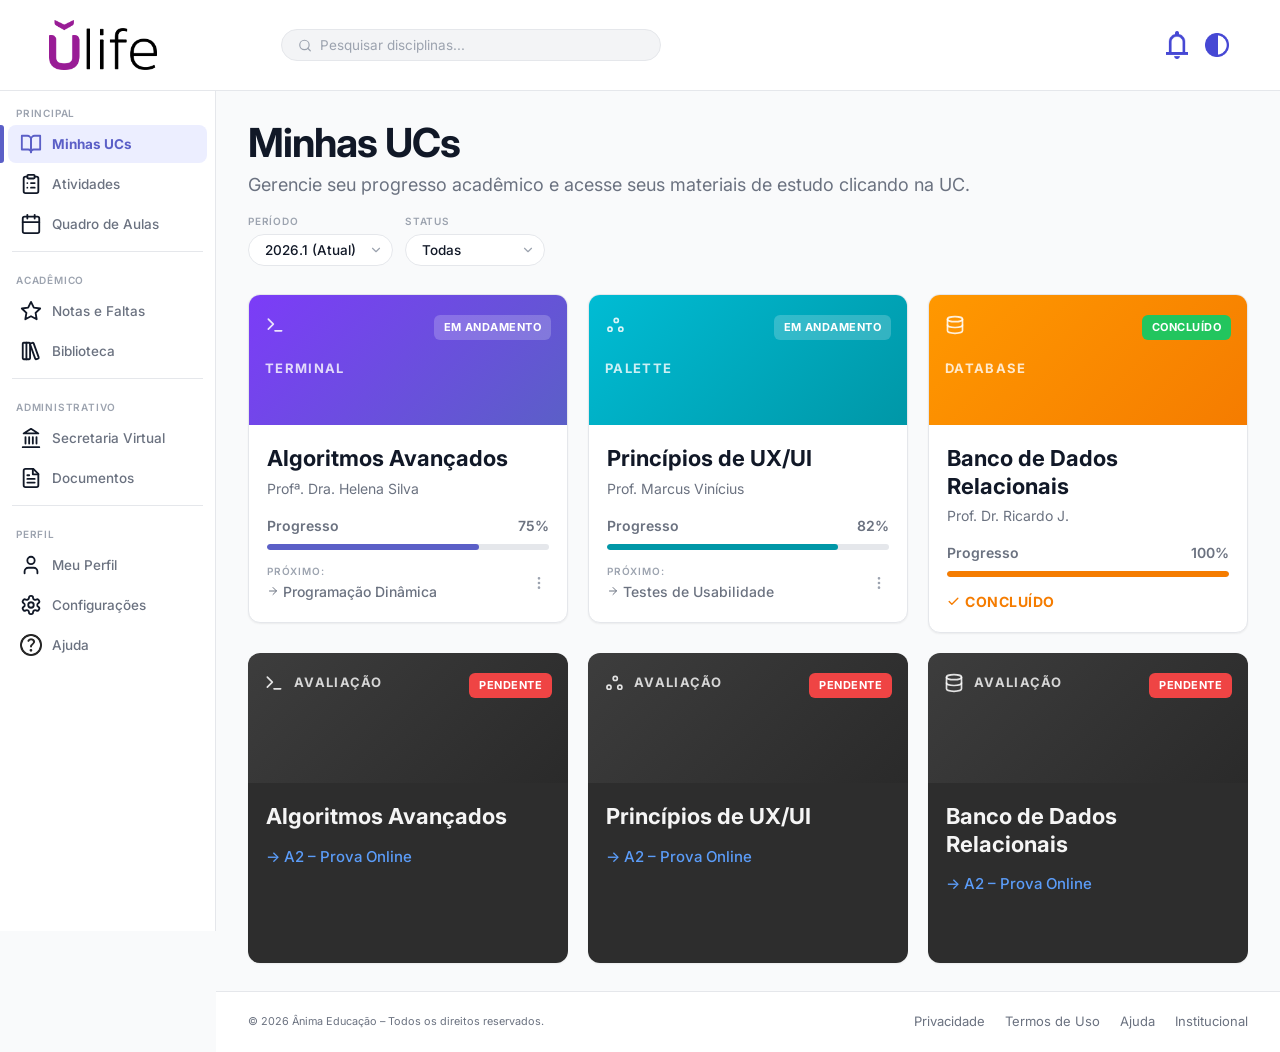
==== commit 88e09825: "feat: improve website accessibility" ====
--- a/index.html
+++ b/index.html
@@ -15,6 +15,8 @@
 </head>
 
 <body>
+
+  <a href="#main-content" class="skip-link">Pular para o conteúdo principal</a>
 
 
     <input type="checkbox" id="dark-check" aria-hidden="true" />
--- a/styles/global.css
+++ b/styles/global.css
@@ -897,12 +897,74 @@
   }
 
   .footer {
-    flex-direction: column;
-    align-items: flex-start;
+    flex-direction: column-reverse;
+    align-items: center !important;
+    justify-content: center;
     gap: 8px;
+    text-align: center;
   }
 
   .footer-links {
     gap: 14px;
-  }
-}+    justify-content: center;
+  }
+}
+
+/* ==========================================================================
+   Acessibilidade Avançada
+   ========================================================================== */
+
+/* Skip-to-content link – visível apenas com foco via teclado */
+.skip-link {
+  position: absolute;
+  top: -100%;
+  left: 16px;
+  z-index: 9999;
+  background: var(--purple);
+  color: #fff;
+  padding: 10px 20px;
+  border-radius: var(--radius-sm);
+  font-size: 14px;
+  font-weight: 600;
+  text-decoration: none;
+  transition: top .2s ease;
+}
+
+.skip-link:focus {
+  top: 12px;
+}
+
+/* Reduzir movimento para usuários que preferem */
+@media (prefers-reduced-motion: reduce) {
+  *,
+  *::before,
+  *::after {
+    animation-duration: 0.01ms !important;
+    animation-iteration-count: 1 !important;
+    transition-duration: 0.01ms !important;
+    scroll-behavior: auto !important;
+  }
+}
+
+/* Focus visível mais forte para navegação via teclado */
+:focus-visible {
+  outline: 3px solid var(--purple);
+  outline-offset: 2px;
+}
+
+/* Garantir tamanho mínimo de toque 44x44 em mobile */
+@media (max-width: 1024px) {
+  .nav-item {
+    min-height: 44px;
+  }
+
+  .icon-btn,
+  .dark-toggle {
+    width: 44px;
+    height: 44px;
+  }
+
+  .tab {
+    min-height: 44px;
+  }
+}
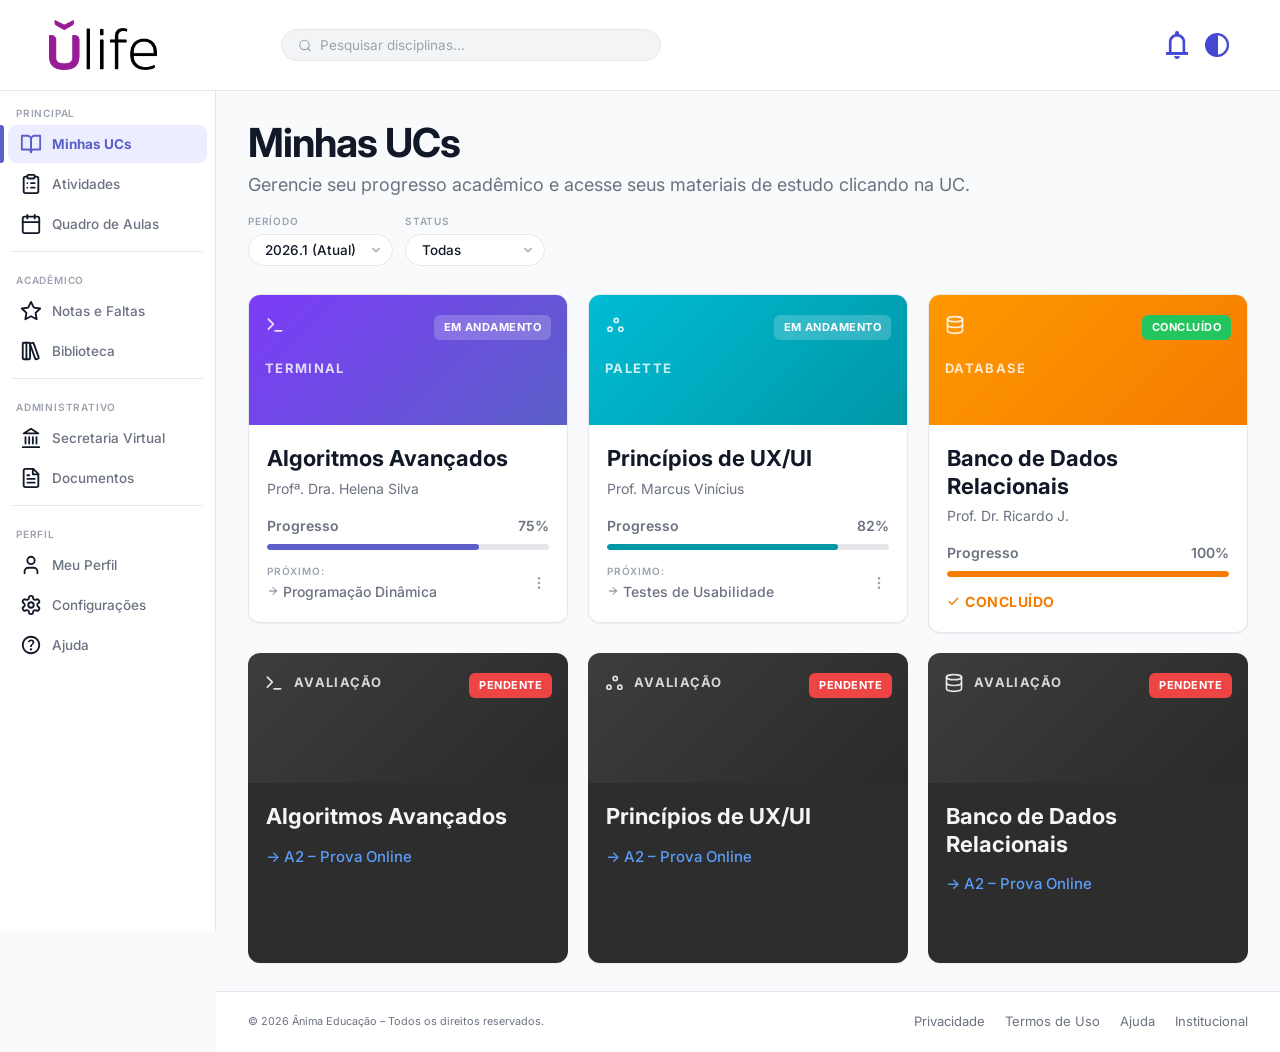
==== commit 8b3c5498: "chore: upadate ajuda icon" ====
--- a/index.html
+++ b/index.html
@@ -1,23 +1,20 @@
-﻿<!DOCTYPE html>
+<!DOCTYPE html>
 <html lang="pt-BR">
 
 <head>
     <meta charset="UTF-8" />
     <meta name="viewport" content="width=device-width, initial-scale=1.0" />
-    <title>Ulife – Minhas UCs</title>
+    <title>Minhas UCs</title>
     <link rel="icon" href="img/favicon.ico" sizes="any">
     <link rel="icon" type="image/svg+xml" href="img/favicon.svg">
     <link rel="preconnect" href="https://fonts.googleapis.com" />
     <link rel="preconnect" href="https://fonts.gstatic.com" crossorigin />
     <link href="https://fonts.googleapis.com/css2?family=Inter:wght@400;500;600;700&display=swap" rel="stylesheet" />
-    <link rel="stylesheet" href="styles/global.css" />
-    <link rel="stylesheet" href="styles/minhas-ucs.css" />
+    <link rel="stylesheet" href="css/global.css" />
+    <link rel="stylesheet" href="css/minhas-ucs.css" />
 </head>
 
 <body>
-
-  <a href="#main-content" class="skip-link">Pular para o conteúdo principal</a>
-
 
     <input type="checkbox" id="dark-check" aria-hidden="true" />
 
@@ -58,6 +55,13 @@
 
         <aside class="sidebar" role="navigation" aria-label="Menu principal">
 
+            <div class="sidebar-logo">
+                <a href="index.html" aria-label="Ulife – Início">
+                    <img src="img/logo-black.png" alt="Ülife" class="logo-img logo-img-black" />
+                    <img src="img/logo-white.png" alt="Ülife" class="logo-img logo-img-white" />
+                </a>
+            </div>
+
             <nav class="nav-section" aria-label="Principal">
                 <p class="nav-label" aria-hidden="true">PRINCIPAL</p>
                 <a href="index.html" class="nav-item active" aria-current="page">
@@ -176,7 +180,11 @@
                     Configurações
                 </a>
                 <a href="#" class="nav-item">
-                    <img src="img/ajuda.png" alt="" class="nav-icon" aria-hidden="true" />
+                    <svg xmlns="http://www.w3.org/2000/svg" height="24px" viewBox="0 -960 960 960" width="24px" class="nav-icon" 
+                        fill="currentColor">
+                        <path
+                            d="M513.5-254.5Q528-269 528-290t-14.5-35.5Q499-340 478-340t-35.5 14.5Q428-311 428-290t14.5 35.5Q457-240 478-240t35.5-14.5ZM442-394h74q0-33 7.5-52t42.5-52q26-26 41-49.5t15-56.5q0-56-41-86t-97-30q-57 0-92.5 30T342-618l66 26q5-18 22.5-39t53.5-21q32 0 48 17.5t16 38.5q0 20-12 37.5T506-526q-44 39-54 59t-10 73Zm38 314q-83 0-156-31.5T197-197q-54-54-85.5-127T80-480q0-83 31.5-156T197-763q54-54 127-85.5T480-880q83 0 156 31.5T763-763q54 54 85.5 127T880-480q0 83-31.5 156T763-197q-54 54-127 85.5T480-80Zm0-80q134 0 227-93t93-227q0-134-93-227t-227-93q-134 0-227 93t-93 227q0 134 93 227t227 93Zm0-320Z" />
+                    </svg>
                     Ajuda
                 </a>
             </nav>
--- a/css/global.css
+++ b/css/global.css
@@ -0,0 +1,888 @@
+*,
+*::before,
+*::after {
+  box-sizing: border-box;
+  margin: 0;
+  padding: 0;
+}
+
+:root {
+  --purple: #5B5FC7;
+  --purple-dark: #3B3FA8;
+  --purple-active-bg: #ECEEFF;
+  --purple-border: #C5C4E0;
+  --blue: #004AC6;
+  --blue-bg: #EBF0FF;
+  --teal-bg: #E0FAF7;
+  --teal-text: #0B8A79;
+  --green: #1A7A3C;
+  --green-bg: #E0F5E8;
+  --text-primary: #111827;
+  --text-secondary: #6B7280;
+  --text-muted: #9CA3AF;
+  --border: #E5E7EB;
+  --bg-page: #F9FAFB;
+  --bg-card: #FFFFFF;
+  --bg-input: #F3F4F6;
+  --sidebar-w: 216px;
+  --sidebar-bg: #FFFFFF;
+  --topbar-h: 60px;
+  --topbar-mobile-h: 56px;
+  --radius-xs: 4px;
+  --radius-sm: 8px;
+  --radius: 12px;
+  --radius-lg: 16px;
+  --shadow-sm: 0 1px 2px rgba(0, 0, 0, .06);
+  --shadow: 0 1px 4px rgba(0, 0, 0, .08), 0 0 0 1px rgba(0, 0, 0, .04);
+  --shadow-md: 0 4px 16px rgba(0, 0, 0, .10);
+  --shadow-hover: 0 6px 20px rgba(91, 95, 199, .18);
+  --transition: .15s ease;
+  --font: 'Inter', 'Segoe UI', system-ui, sans-serif;
+  --text-2xs: 10px;
+  --text-base: 13.5px;
+  --text-lg: 18px;
+  --text-3xl: 40px;
+  --weight-normal: 400;
+  --weight-medium: 500;
+  --weight-semibold: 600;
+  --weight-bold: 700;
+  --leading-tight: 1.2;
+  --leading-normal: 1.5;
+  --tracking-tight: -.025em;
+  --tracking-wider: .08em;
+}
+
+#dark-check {
+  display: none;
+}
+
+body:has(#dark-check:checked) {
+  --text-primary: #F9FAFB;
+  --text-secondary: #D1D5DB;
+  --text-muted: #9CA3AF;
+  --border: #374151;
+  --bg-page: #111827;
+  --bg-card: #1F2937;
+  --bg-input: #374151;
+  --sidebar-bg: #1F2937;
+  --purple: #818CF8;
+  --purple-dark: #A5B4FC;
+  --purple-active-bg: #312E81;
+  --purple-border: #4338CA;
+  --blue: #93C5FD;
+  --blue-bg: #1E3A5F;
+  --teal-bg: #134E4A;
+  --teal-text: #5EEAD4;
+  --green: #86EFAC;
+  --green-bg: #14532D;
+  --shadow-sm: 0 1px 2px rgba(0, 0, 0, .3);
+  --shadow: 0 1px 4px rgba(0, 0, 0, .4), 0 0 0 1px rgba(255, 255, 255, .04);
+  --shadow-md: 0 4px 16px rgba(0, 0, 0, .5);
+  --shadow-hover: 0 6px 20px rgba(129, 140, 248, .3);
+  background: var(--bg-page);
+  color: var(--text-primary);
+}
+
+.logo-img-black {
+  display: block;
+}
+
+.logo-img-white {
+  display: none;
+}
+
+body:has(#dark-check:checked) .logo-img-black {
+  display: none;
+}
+
+body:has(#dark-check:checked) .logo-img-white {
+  display: block;
+}
+
+body:has(#dark-check:checked) .nav-item svg.nav-icon {
+  color: #E5E7EB;
+}
+
+body:has(#dark-check:checked) .nav-item.active svg.nav-icon {
+  color: var(--purple);
+}
+
+
+
+
+
+html {
+  scroll-behavior: smooth;
+}
+
+body {
+  font-family: var(--font);
+  font-size: var(--text-base);
+  line-height: var(--leading-normal);
+  background: var(--bg-page);
+  color: var(--text-primary);
+  min-height: 100vh;
+  -webkit-font-smoothing: antialiased;
+  -moz-osx-font-smoothing: grayscale;
+  transition: background var(--transition), color var(--transition);
+  display: flex;
+  flex-direction: column;
+}
+
+a {
+  color: inherit;
+}
+
+button {
+  font-family: inherit;
+}
+
+img {
+  display: block;
+  max-width: 100%;
+}
+
+.logo-img {
+  height: 50px;
+  width: auto;
+}
+
+#sidebar-check {
+  display: none;
+}
+
+.sidebar-overlay {
+  display: none;
+  position: fixed;
+  inset: 0;
+  background: rgba(0, 0, 0, .45);
+  z-index: 150;
+  cursor: pointer;
+}
+
+#sidebar-check:checked~.page-shell .sidebar {
+  transform: translateX(0);
+}
+
+#sidebar-check:checked~.sidebar-overlay {
+  display: block;
+}
+
+.topbar {
+  height: var(--topbar-h);
+  background: var(--bg-card);
+  border-bottom: 1px solid var(--border);
+  display: flex;
+  align-items: center;
+  padding: 5vh 5vh 5vh 5vh;
+  gap: 20px;
+  position: sticky;
+  top: 0;
+  z-index: 100;
+  width: 100%;
+  flex-shrink: 0;
+  transition: background var(--transition), border-color var(--transition);
+}
+
+.topbar-logo {
+  display: flex;
+  align-items: center;
+  text-decoration: none;
+  flex-shrink: 0;
+  width: var(--sidebar-w);
+  
+  padding-left: 4px;
+}
+
+.search-bar {
+  flex: 1;
+  max-width: 380px;
+  display: flex;
+  align-items: center;
+  gap: 8px;
+  background: var(--bg-input);
+  border: 1px solid var(--border);
+  border-radius: 999px;
+  padding: 7px 16px;
+  color: var(--text-muted);
+  transition: border-color var(--transition), box-shadow var(--transition), background var(--transition);
+}
+
+.search-bar:focus-within {
+  border-color: var(--purple);
+  box-shadow: 0 0 0 3px var(--purple-active-bg);
+  background: var(--bg-card);
+}
+
+.search-bar input {
+  border: none;
+  background: transparent;
+  outline: none;
+  font-size: var(--text-base);
+  font-family: var(--font);
+  color: var(--text-primary);
+  width: 100%;
+  line-height: var(--leading-tight);
+}
+
+.search-bar input::placeholder {
+  color: var(--text-muted);
+}
+
+.topbar-icons {
+  display: flex;
+  align-items: center;
+  gap: 4px;
+  margin-left: auto;
+  flex-shrink: 0;
+}
+
+.icon-btn {
+  width: 36px;
+  height: 36px;
+  border-radius: 50%;
+  border: none;
+  background: transparent;
+  cursor: pointer;
+  display: flex;
+  align-items: center;
+  justify-content: center;
+  color: var(--purple);
+  transition: background var(--transition);
+  position: relative;
+  flex-shrink: 0;
+}
+
+.icon-btn:hover {
+  background: var(--bg-input);
+}
+
+.icon-btn:focus-visible {
+  outline: 2px solid var(--purple);
+  outline-offset: 2px;
+}
+
+.dark-toggle {
+  width: 36px;
+  height: 36px;
+  border-radius: 50%;
+  display: flex;
+  align-items: center;
+  justify-content: center;
+  cursor: pointer;
+  color: var(--purple);
+  user-select: none;
+  transition: background var(--transition);
+}
+
+.dark-toggle:hover {
+  background: var(--bg-input);
+}
+
+.page-shell {
+  display: flex;
+  flex: 1;
+  min-height: 0;
+}
+
+.sidebar {
+  width: var(--sidebar-w);
+  background: var(--sidebar-bg);
+  border-right: 1px solid var(--border);
+  flex-shrink: 0;
+  display: flex;
+  flex-direction: column;
+  overflow-y: auto;
+  overflow-x: hidden;
+  
+  position: sticky;
+  top: var(--topbar-h);
+  height: calc(100vh - var(--topbar-h));
+  transition: background var(--transition), border-color var(--transition), transform var(--transition);
+}
+
+.sidebar::-webkit-scrollbar {
+  width: 3px;
+}
+
+.sidebar::-webkit-scrollbar-thumb {
+  background: var(--border);
+  border-radius: 3px;
+}
+
+.sidebar-logo {
+  display: none;
+  padding: 16px 16px 8px;
+}
+
+.sidebar-logo .logo-img {
+  height: 36px;
+}
+
+nav.nav-section {
+  padding: 0 8px;
+}
+
+.nav-label {
+  font-size: var(--text-2xs);
+  font-weight: var(--weight-semibold);
+  letter-spacing: var(--tracking-wider);
+  color: var(--text-muted);
+  padding: 16px 8px 6px;
+  display: block;
+  text-transform: uppercase;
+  line-height: var(--leading-tight);
+}
+
+.nav-item {
+  display: flex;
+  align-items: center;
+  gap: 10px;
+  padding: 8px 10px 8px 12px;
+  border-radius: var(--radius-sm);
+  font-size: var(--text-base);
+  font-weight: var(--weight-medium);
+  line-height: var(--leading-tight);
+  color: var(--text-secondary);
+  text-decoration: none;
+  position: relative;
+  transition: background var(--transition), color var(--transition);
+  margin-bottom: 2px;
+}
+
+.nav-item:hover {
+  background: var(--bg-input);
+  color: var(--text-primary);
+}
+
+.nav-item:focus-visible {
+  outline: 2px solid var(--purple);
+  outline-offset: 2px;
+}
+
+.nav-item svg.nav-icon {
+  width: 22px;
+  height: 22px;
+  flex-shrink: 0;
+  opacity: 1;
+  color: #111827;
+  transition: color var(--transition), opacity var(--transition);
+}
+
+.nav-item svg {
+  flex-shrink: 0;
+  opacity: .85;
+}
+
+.nav-item img.nav-icon {
+  width: 22px;
+  height: 22px;
+  object-fit: contain;
+  flex-shrink: 0;
+  opacity: .85;
+}
+
+.nav-item.active img.nav-icon {
+  opacity: 1;
+}
+
+.nav-item.active {
+  background: var(--purple-active-bg);
+  color: var(--purple);
+  font-weight: 700;
+}
+
+.nav-item.active::before {
+  content: '';
+  position: absolute;
+  left: -8px;
+  top: 0;
+  bottom: 0;
+  width: 4px;
+  background: var(--purple);
+  border-radius: 0 3px 3px 0;
+}
+
+.nav-item.active svg.nav-icon {
+  opacity: 1;
+  color: var(--purple);
+}
+
+.nav-item.active svg {
+  opacity: 1;
+  color: var(--purple);
+}
+
+.nav-item:hover svg.nav-icon {
+  opacity: 1;
+  color: var(--text-primary);
+}
+
+.nav-divider {
+  height: 1px;
+  background: var(--border);
+  margin: 6px 12px;
+}
+
+.main-wrapper {
+  flex: 1;
+  display: flex;
+  flex-direction: column;
+  min-width: 0;
+  background: var(--bg-page);
+  transition: background var(--transition);
+}
+
+.topbar-mobile-row {
+  display: none;
+  height: var(--topbar-mobile-h);
+  background: var(--bg-card);
+  border-bottom: 1px solid var(--border);
+  align-items: center;
+  padding: 0 12px;
+  position: sticky;
+  top: 0;
+  z-index: 100;
+  width: 100%;
+  transition: background var(--transition), border-color var(--transition);
+}
+
+.sidebar-toggle-mobile {
+  width: 40px;
+  height: 40px;
+  display: flex;
+  align-items: center;
+  justify-content: center;
+  cursor: pointer;
+  color: var(--text-secondary);
+  border-radius: var(--radius-sm);
+  user-select: none;
+  flex-shrink: 0;
+  transition: background var(--transition);
+}
+
+.sidebar-toggle-mobile:hover {
+  background: var(--bg-input);
+}
+
+.topbar-mobile-logo {
+  position: absolute;
+  left: 50%;
+  transform: translateX(-50%);
+}
+
+.topbar-mobile-logo .logo-img {
+  height: 36px;
+}
+
+.topbar-mobile-actions {
+  display: flex;
+  align-items: center;
+  margin-left: auto;
+}
+
+.topbar-mobile-search {
+  display: none;
+  background: var(--bg-card);
+  border-bottom: 1px solid var(--border);
+  padding: 8px 12px 10px;
+  position: sticky;
+  top: var(--topbar-mobile-h);
+  z-index: 99;
+  transition: background var(--transition), border-color var(--transition);
+}
+
+.topbar-mobile-search .search-bar {
+  max-width: 100%;
+  width: 100%;
+}
+
+.content {
+  flex: 1;
+  padding: 28px 32px;
+}
+
+.page-title {
+  font-size: var(--text-3xl);
+  font-weight: var(--weight-bold);
+  color: var(--text-primary);
+  letter-spacing: var(--tracking-tight);
+  line-height: var(--leading-tight);
+}
+
+.page-subtitle {
+  font-size: var(--text-lg);
+  color: var(--text-secondary);
+  margin-top: 4px;
+  font-weight: var(--weight-normal);
+  line-height: var(--leading-normal);
+}
+
+.filter-group {
+  display: flex;
+  flex-direction: column;
+  gap: 5px;
+}
+
+.filter-label {
+  font-size: 10px;
+  font-weight: 600;
+  letter-spacing: .08em;
+  color: var(--text-muted);
+  text-transform: uppercase;
+  display: block;
+}
+
+.select-wrap {
+  position: relative;
+  display: flex;
+  align-items: center;
+}
+
+.select-wrap select {
+  appearance: none;
+  border: 1px solid var(--border);
+  border-radius: 999px;
+  
+  background: var(--bg-card);
+  padding: 7px 36px 7px 16px;
+  font-size: 13.5px;
+  font-family: var(--font);
+  font-weight: 500;
+  color: var(--text-primary);
+  cursor: pointer;
+  outline: none;
+  min-width: 140px;
+  transition: border-color var(--transition), background var(--transition);
+}
+
+.select-wrap select:focus {
+  border-color: var(--purple);
+  box-shadow: 0 0 0 3px var(--purple-active-bg);
+}
+
+.select-wrap svg {
+  position: absolute;
+  right: 10px;
+  pointer-events: none;
+  color: var(--text-muted);
+}
+
+.footer {
+  padding: 20px 32px;
+  border-top: 1px solid var(--border);
+  background: var(--bg-card);
+  display: flex;
+  align-items: center;
+  justify-content: space-between;
+  font-size: 13px;
+  color: var(--text-secondary);
+  flex-wrap: wrap;
+  gap: 12px;
+  transition: background var(--transition), border-color var(--transition);
+}
+
+.footer-links {
+  display: flex;
+  gap: 20px;
+  flex-wrap: wrap;
+}
+
+.footer-links a {
+  text-decoration: none;
+  color: var(--text-secondary);
+  font-size: 13px;
+  transition: color var(--transition);
+}
+
+.footer-links a:hover {
+  color: var(--purple);
+}
+
+.breadcrumb {
+  display: flex;
+  align-items: center;
+  gap: 6px;
+  font-size: 13px;
+  color: var(--text-secondary);
+  margin-bottom: 8px;
+  flex-wrap: wrap;
+}
+
+.breadcrumb a {
+  color: var(--text-secondary);
+  text-decoration: none;
+  transition: color var(--transition);
+}
+
+.breadcrumb a:hover {
+  color: var(--purple);
+}
+
+.breadcrumb span {
+  color: var(--border);
+}
+
+.breadcrumb strong {
+  color: var(--text-primary);
+  font-weight: 600;
+}
+
+.btn-primary {
+  display: inline-flex;
+  align-items: center;
+  gap: 8px;
+  background: var(--purple);
+  color: #fff;
+  border: 2px solid var(--purple);
+  border-radius: var(--radius-sm);
+  padding: 10px 20px;
+  font-size: 14px;
+  font-weight: 600;
+  cursor: pointer;
+  text-decoration: none;
+  font-family: var(--font);
+  transition: background var(--transition), color var(--transition), box-shadow var(--transition);
+  white-space: nowrap;
+}
+
+.btn-primary:hover {
+  background: #fff;
+  color: var(--purple);
+  box-shadow: var(--shadow-md);
+}
+
+.btn-primary:focus-visible {
+  outline: 2px solid var(--purple);
+  outline-offset: 2px;
+}
+
+.btn-outline {
+  display: inline-flex;
+  align-items: center;
+  gap: 8px;
+  background: transparent;
+  color: var(--purple);
+  border: 1.5px solid var(--purple);
+  border-radius: var(--radius-sm);
+  padding: 9px 18px;
+  font-size: 14px;
+  font-weight: 600;
+  cursor: pointer;
+  text-decoration: none;
+  font-family: var(--font);
+  transition: background var(--transition), color var(--transition);
+  white-space: nowrap;
+}
+
+.btn-outline:hover {
+  background: var(--purple);
+  color: #fff;
+}
+
+.btn-outline-gray {
+  display: inline-flex;
+  align-items: center;
+  gap: 8px;
+  background: transparent;
+  color: var(--text-secondary);
+  border: 1.5px solid var(--border);
+  border-radius: var(--radius-sm);
+  padding: 9px 16px;
+  font-size: 14px;
+  font-weight: 500;
+  cursor: pointer;
+  text-decoration: none;
+  font-family: var(--font);
+  transition: background var(--transition), color var(--transition), border-color var(--transition);
+  white-space: nowrap;
+}
+
+.btn-outline-gray:hover {
+  background: var(--text-secondary);
+  color: var(--bg-card);
+  border-color: var(--text-secondary);
+}
+
+.btn-more {
+  background: none;
+  border: none;
+  cursor: pointer;
+  color: var(--text-muted);
+  display: flex;
+  align-items: center;
+  padding: 4px;
+  border-radius: var(--radius-xs);
+  font-family: var(--font);
+  transition: background var(--transition), color var(--transition);
+}
+
+.btn-more:hover {
+  background: var(--bg-input);
+  color: var(--text-secondary);
+}
+
+.tabs {
+  display: flex;
+  overflow-y: hidden;
+  overflow-x: auto;
+  border-bottom: 2px solid var(--border);
+  margin-bottom: 24px;
+}
+
+.tabs::-webkit-scrollbar {
+  height: 4px;
+}
+
+.tabs::-webkit-scrollbar-track {
+  background: transparent;
+}
+
+.tabs::-webkit-scrollbar-thumb {
+  background: rgba(98,102,227,.4);
+  border-radius: 999px;
+}
+
+.tabs::-webkit-scrollbar-thumb:hover {
+  background: rgba(98,102,227,.7);
+}
+
+.tab {
+  background: none;
+  border: none;
+  border-bottom: 2px solid transparent;
+  padding: 10px 20px;
+  font-size: 14px;
+  font-weight: 500;
+  color: var(--text-secondary);
+  cursor: pointer;
+  margin-bottom: -2px;
+  display: flex;
+  align-items: center;
+  gap: 6px;
+  transition: color var(--transition), border-color var(--transition);
+  font-family: var(--font);
+}
+
+.tab:hover {
+  color: var(--text-primary);
+}
+
+.tab.active {
+  color: var(--purple);
+  border-bottom-color: var(--purple);
+  font-weight: 600;
+}
+
+.tab-badge {
+  background: var(--purple);
+  color: #fff;
+  font-size: 11px;
+  font-weight: 700;
+  border-radius: 999px;
+  padding: 1px 7px;
+  line-height: 1.6;
+}
+
+@media (max-width: 1024px) {
+
+  .sidebar {
+    position: fixed;
+    top: 0;
+    left: 0;
+    height: 100vh;
+    z-index: 200;
+    transform: translateX(-100%);
+  }
+
+  .sidebar-logo {
+    display: block;
+  }
+
+  #sidebar-check:checked~.page-shell .sidebar {
+    transform: translateX(0);
+  }
+
+  #sidebar-check:checked~.sidebar-overlay {
+    display: block;
+  }
+
+  .topbar {
+    display: none;
+  }
+
+  .topbar-mobile-row {
+    display: flex;
+  }
+
+  .topbar-mobile-search {
+    display: block;
+  }
+
+  .topbar-logo {
+    width: auto;
+  }
+
+  .content {
+    padding: 16px;
+  }
+
+  .footer {
+    padding: 14px 16px;
+  }
+
+  .nav-item {
+    min-height: 44px;
+  }
+
+  .icon-btn,
+  .dark-toggle {
+    width: 44px;
+    height: 44px;
+  }
+
+  .tab {
+    min-height: 44px;
+  }
+}
+
+@media (max-width: 560px) {
+  .page-subtitle {
+    font-size: var(--text-base);
+  }
+}
+
+@media (max-width: 480px) {
+  .page-title {
+    font-size: 22px;
+  }
+
+  .footer {
+    flex-direction: column-reverse;
+    align-items: center !important;
+    justify-content: center;
+    gap: 8px;
+    text-align: center;
+  }
+
+  .footer-links {
+    gap: 14px;
+    justify-content: center;
+  }
+}
+
+@media (prefers-reduced-motion: reduce) {
+  *,
+  *::before,
+  *::after {
+    animation-duration: 0.01ms !important;
+    animation-iteration-count: 1 !important;
+    transition-duration: 0.01ms !important;
+    scroll-behavior: auto !important;
+  }
+}
+
+:focus-visible {
+  outline: 3px solid var(--purple);
+  outline-offset: 2px;
+}
--- a/css/minhas-ucs.css
+++ b/css/minhas-ucs.css
@@ -0,0 +1,266 @@
+.page-header {
+  display: flex;
+  align-items: flex-start;
+  justify-content: space-between;
+  margin-bottom: 28px;
+  gap: 16px;
+  flex-wrap: wrap;
+}
+
+.page-filters {
+  display: flex;
+  gap: 12px;
+  align-items: flex-end;
+  flex-wrap: wrap;
+}
+
+.cards-grid {
+  list-style: none;
+  display: grid;
+  grid-template-columns: repeat(3, 1fr);
+  gap: 20px;
+}
+
+.uc-card {
+  background: var(--bg-card);
+  border-radius: var(--radius);
+  overflow: hidden;
+  display: flex;
+  flex-direction: column;
+  border: 1px solid var(--border);
+  cursor: pointer;
+  text-decoration: none;
+  color: inherit;
+  box-shadow: var(--shadow-sm);
+  transition:
+    box-shadow var(--transition),
+    transform var(--transition),
+    border-color var(--transition);
+}
+
+.uc-card:hover {
+  box-shadow: var(--shadow-hover);
+  transform: translateY(-2px);
+}
+
+.uc-card:focus-visible {
+  outline: 2px solid var(--purple);
+  outline-offset: 2px;
+}
+
+.uc-card:active { transform: translateY(0); }
+
+.uc-card-dark { border: none; }
+
+.card-banner {
+  padding: 20px 16px 20px;
+  display: flex;
+  align-items: flex-start;
+  gap: 10px;
+  min-height: 130px;
+}
+
+.card-purple {
+  background: linear-gradient(135deg, #7C3CF8 0%, #5B5FC7 100%);
+}
+
+.card-teal {
+  background: linear-gradient(135deg, #00BCD4 0%, #0097A7 100%);
+}
+
+.card-orange {
+  background: linear-gradient(135deg, #FF9800 0%, #F57C00 100%);
+}
+
+.card-dark-banner {
+  background: linear-gradient(135deg, #3D3D3D 0%, #2A2A2A 100%);
+}
+
+.card-banner-content{
+  display: flex;
+  flex-direction: column;
+  width: 100%;
+}
+
+.card-icon-title{
+  display: flex;
+  flex-direction: column;
+  gap: 24px;
+  justify-content: space-around;
+  flex: 1;
+}
+
+.card-banner-icon {
+  color: rgba(255,255,255,.85);
+  display: flex;
+  align-items: center;
+  flex-shrink: 0;
+}
+
+.card-banner-label {
+  flex: 1;
+  color: rgba(255,255,255,.80);
+  font-size: 13px;
+  font-weight: 700;
+  letter-spacing: .10em;
+  text-transform: uppercase;
+}
+
+.card-status {
+  font-size: 11px;
+  font-weight: 700;
+  letter-spacing: .04em;
+  padding: 4px 10px;
+  border-radius: 6px;
+  white-space: nowrap;
+  text-transform: uppercase;
+  flex-shrink: 0;
+}
+
+.status-andamento {
+  background: rgba(255,255,255,.20);
+  color: #fff;
+}
+
+.status-concluido {
+  background: #22C55E;
+  color: #fff;
+}
+
+.status-pendente {
+  background: #EF4444;
+  color: #fff;
+}
+
+.card-body {
+  padding: 20px 18px 20px;
+  flex: 1;
+  display: flex;
+  flex-direction: column;
+  min-height: 180px;
+}
+
+.uc-card-dark .card-body {
+  background: #2D2D2D;
+}
+
+.card-title {
+  font-size: 22px;
+  font-weight: 700;
+  color: var(--text-primary);
+  line-height: 1.25;
+  margin-bottom: 5px;
+}
+
+.uc-card-dark .card-title { color: #F5F5F5; }
+
+.card-teacher {
+  font-size: 14px;
+  color: var(--text-secondary);
+  margin-bottom: 16px;
+}
+
+.uc-card-dark .card-teacher { color: rgba(245,245,245,.55); }
+
+.card-progress { margin-top: auto; }
+
+.progress-header {
+  display: flex;
+  justify-content: space-between;
+  font-size: 14px;
+  font-weight: 600;
+  color: var(--text-secondary);
+  margin-bottom: 8px;
+}
+
+.progress-bar {
+  width: 100%;
+  height: 6px;
+  background: #E5E7EB;
+  border-radius: 999px;
+  overflow: hidden;
+}
+
+.progress-fill {
+  height: 100%;
+  border-radius: 999px;
+  transition: width .4s ease;
+}
+
+.progress-purple { background: var(--purple); }
+.progress-teal   { background: #0097A7; }
+.progress-orange { background: #F57C00; }
+
+.card-footer {
+  display: flex;
+  align-items: center;
+  justify-content: space-between;
+  margin-top: 14px;
+}
+
+.card-next { display: flex; flex-direction: column; gap: 2px; }
+
+.card-next-label {
+  font-size: 10px;
+  letter-spacing: .08em;
+  color: var(--text-muted);
+  font-weight: 600;
+  text-transform: uppercase;
+}
+
+.card-next-value {
+  font-size: 14px;
+  color: var(--text-secondary);
+  display: flex;
+  align-items: center;
+  gap: 4px;
+  font-weight: 500;
+}
+
+.badge-concluido {
+  display: inline-flex;
+  align-items: center;
+  gap: 5px;
+  color: #F57C00;
+  font-size: 14px;
+  font-weight: 700;
+  letter-spacing: .04em;
+}
+
+.card-link {
+  font-size: 15px;
+  color: #5B9CF8;
+  text-decoration: none;
+  margin-top: 10px;
+  display: inline-flex;
+  align-items: center;
+  gap: 4px;
+  font-weight: 500;
+  transition: opacity var(--transition);
+}
+
+.card-link:hover { opacity: .8; text-decoration: underline; }
+
+.btn-more {
+  background: none; border: none; cursor: pointer;
+  color: var(--text-muted); display: flex; align-items: center;
+  padding: 4px 2px; border-radius: var(--radius-xs);
+  transition: background var(--transition), color var(--transition);
+}
+.btn-more:hover { background: var(--bg-input); color: var(--text-secondary); }
+
+@media (max-width: 1100px) {
+  .cards-grid { grid-template-columns: repeat(2, 1fr); }
+}
+
+@media (max-width: 768px) {
+  .page-header {
+    flex-direction: column;
+    gap: 14px;
+  }
+  .page-filters { width: 100%; }
+}
+
+@media (max-width: 560px) {
+  .cards-grid { grid-template-columns: 1fr; }
+}
